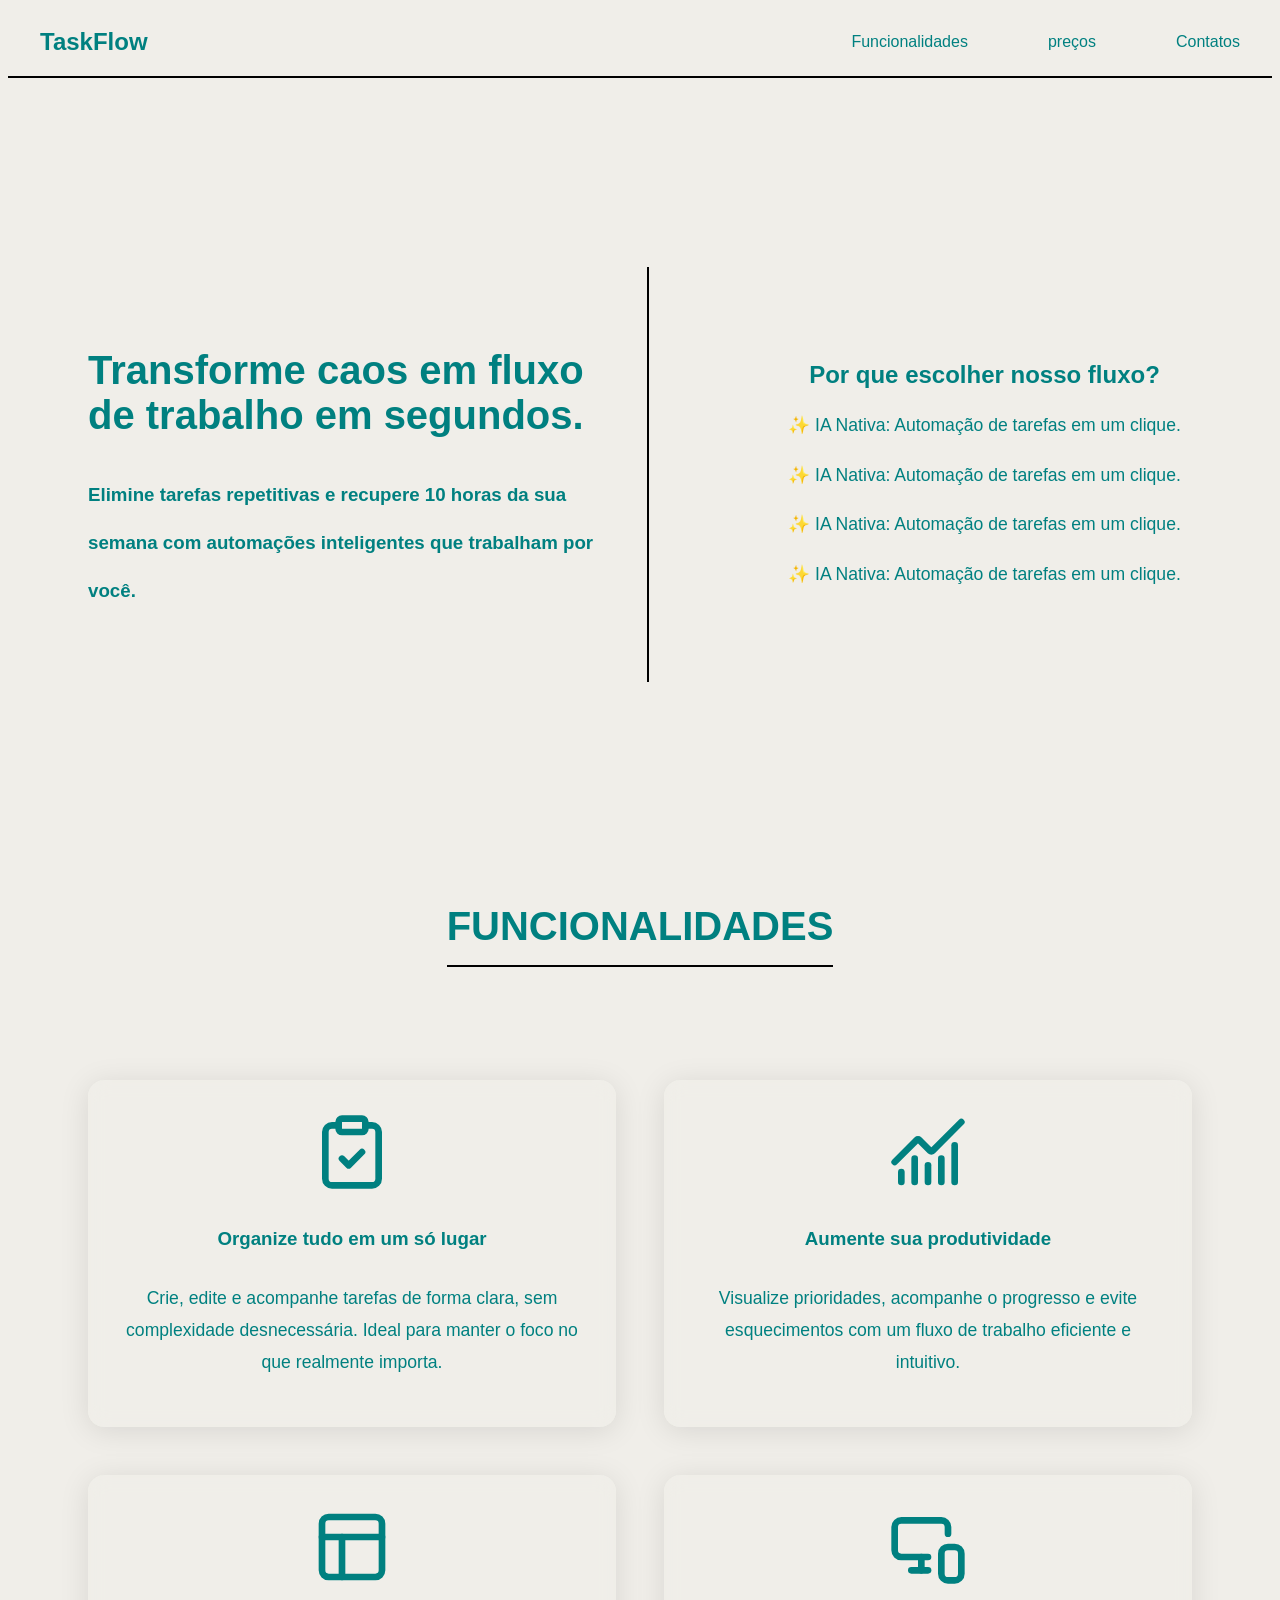
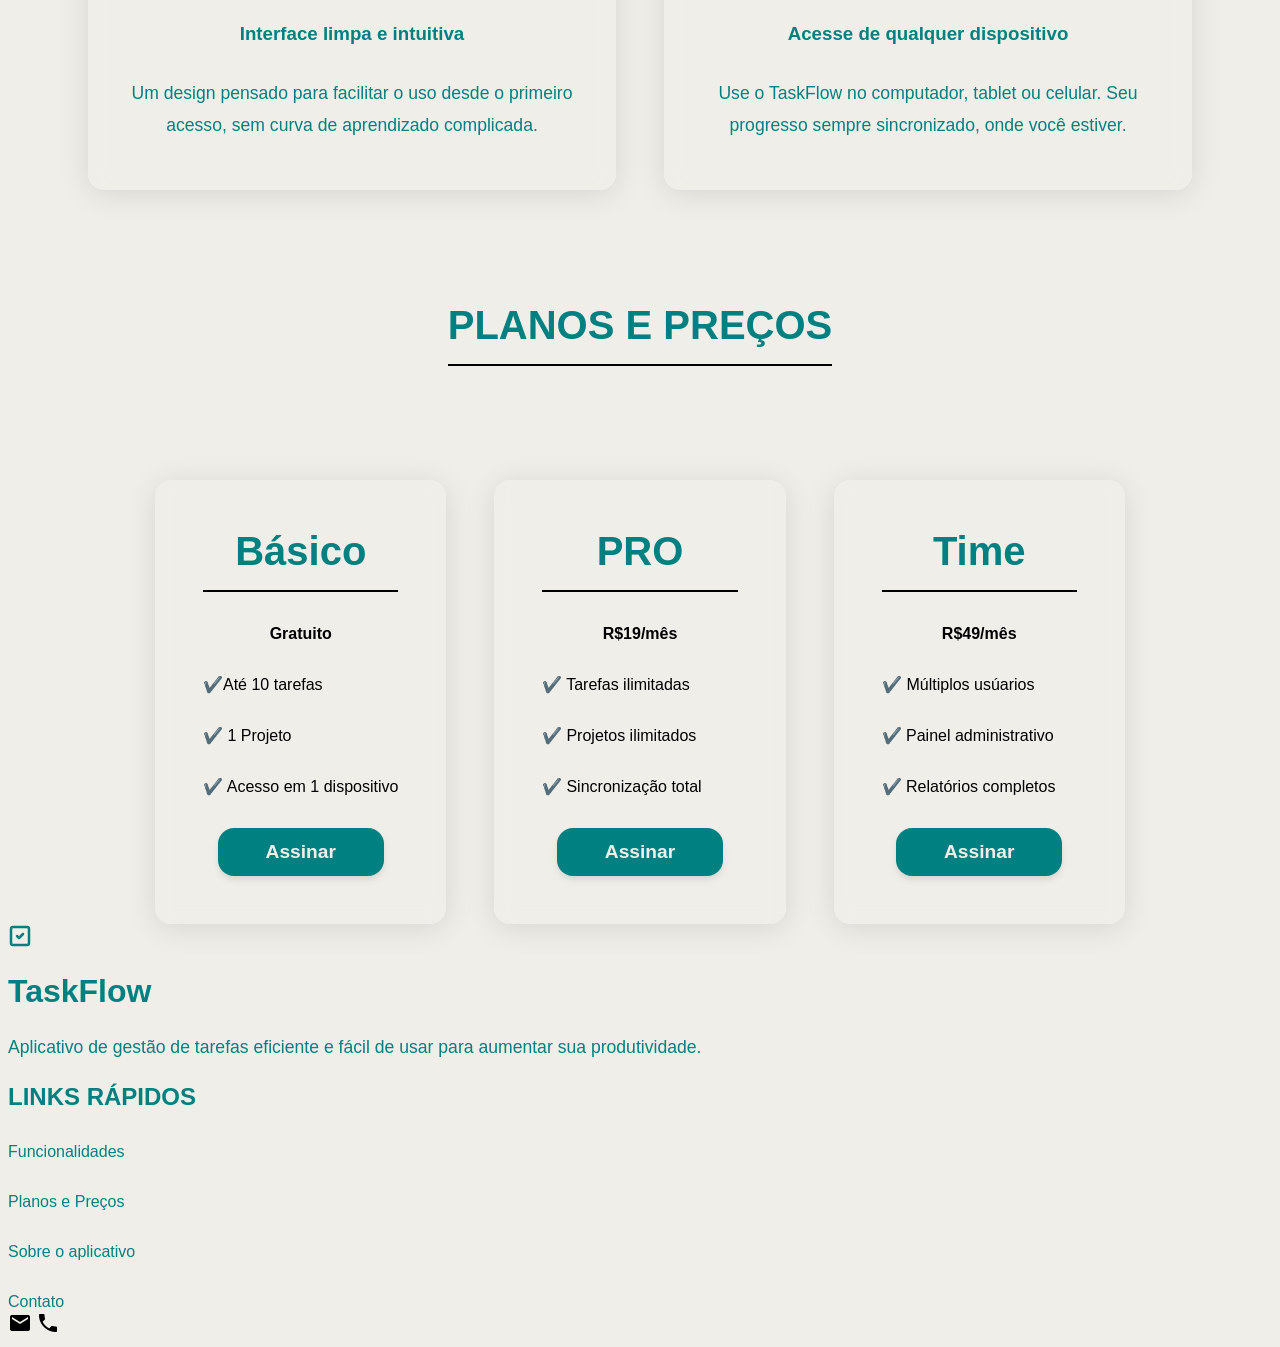
==== taskflow-landing/index.html @ 2f5729ca "hTML E CSS QUASE COMPLETOS Falta apenas o footer" ====
<!DOCTYPE html>
<html lang="pt-BR">

<head>
    <meta charset="UTF-8">
    <meta name="viewport" content="width=device-width, initial-scale=1.0">
    <title>TaskFlow | Organize suas tarefas</title>
    <link rel="stylesheet" href="css/style.css">
    <link rel="stylesheet" href="css/variaveis.css">
    <link href="https://fonts.googleapis.com/icon?family=Material+Icons" rel="stylesheet">
</head>

<body>
    <header>
        <nav>
            <h1>TaskFlow</h1>
            <ul>
                <li><a href="#features">Funcionalidades</a></li>
                <li><a href="#pricing">preços</a></li>
                <li><a href="#contact">Contatos</a></li>
            </ul>
        </nav>
    </header>

    <main>
        <section id="hero">
            <div class="title">
                <h1 class="h1-hero"> Transforme caos em fluxo de trabalho em segundos.</h1>
                <h3> Elimine tarefas repetitivas e recupere 10 horas da sua semana com automações inteligentes que
                    trabalham
                    por você.</h3>
            </div>

            <div class="description">
                <h2>Por que escolher nosso fluxo?</h2>

                <p>✨ IA Nativa: Automação de tarefas em um clique.</p>
                <p>✨ IA Nativa: Automação de tarefas em um clique.</p>
                <p>✨ IA Nativa: Automação de tarefas em um clique.</p>
                <p>✨ IA Nativa: Automação de tarefas em um clique.</p>
            </div>
        </section>


        <section id="features">
            <h1 class="h1-section">FUNCIONALIDADES</h1>
            <div class="features">
                <div class="feature-card effect-glass">
                    <img class="images-feature" src="assets/images/clipboard-check.svg" alt="imagem de um check">

                    <h3>Organize tudo em um só lugar</h3>
                    <p>Crie, edite e acompanhe tarefas de forma clara, sem complexidade desnecessária. Ideal para manter
                        o
                        foco no que realmente importa.</p>
                </div>
                <div class="feature-card effect-glass">
                    <img class="images-feature" src="assets/images/chart-no-axes-combined.svg"
                        alt="imagem de grafico crescente">

                    <h3>Aumente sua produtividade</h3>
                    <p>Visualize prioridades, acompanhe o progresso e evite esquecimentos com um fluxo de trabalho
                        eficiente
                        e intuitivo.</p>
                </div>
                <div class="feature-card effect-glass">
                    <img class="images-feature" src="assets/images/layout (1).svg"
                        alt="imagem que mostra um layout organizado">

                    <h3>Interface limpa e intuitiva</h3>
                    <p>Um design pensado para facilitar o uso desde o primeiro acesso, sem curva de aprendizado
                        complicada.
                    </p>
                </div>
                <div class="feature-card effect-glass">
                    <img class="images-feature" src="assets/images/monitor-smartphone.svg"
                        alt="imagem que mostra monitor  e smartphone">

                    <h3>Acesse de qualquer dispositivo</h3>
                    <p>Use o TaskFlow no computador, tablet ou celular. Seu progresso sempre sincronizado, onde você
                        estiver.</p>
                </div>
            </div>
        </section>

        <section id="pricing">
            <h1 class="h1-section ">PLANOS E PREÇOS</h1>
            <div class="plan-container">
                <div class="plan effect-glass">
                    <h1 class="h1-section">Básico</h1>
                    <h4>Gratuito</h4>
                    <ul class="ul-plan-and-footer">
                        <li>✔️Até 10 tarefas</li>
                        <li>✔️ 1 Projeto</li>
                        <li>✔️ Acesso em 1 dispositivo</li>
                    </ul>
                    <button class="btn-plan">Assinar</button>
                </div>
                <div class="plan effect-glass">
                    <h1 class="h1-section">PRO</h1>
                    <h4>R$19/mês</h4>
                    <ul class="ul-plan-and-footer">
                        <li>✔️ Tarefas ilimitadas</li>
                        <li>✔️ Projetos ilimitados</li>
                        <li>✔️ Sincronização total</li>
                    </ul>
                    <button class="btn-plan">Assinar</button>
                </div>
                <div class="plan effect-glass">
                    <h1 class="h1-section">Time</h1>
                    <h4>R$49/mês</h4>
                    <ul class="ul-plan-and-footer">
                        <li>✔️ Múltiplos usúarios</li>
                        <li>✔️ Painel administrativo</li>
                        <li>✔️ Relatórios completos</li>
                    </ul>
                    <button class="btn-plan">Assinar</button>
                </div>

            </div>
        </section>
        <section id="testimonials"></section>
        <section id="cta"></section>
    </main>

    <footer id="contact">
        <div class="footer-container">
            <div class="description-footer">
                <img src="assets/images/square-check.svg" alt="imagem de um check">
                <h1>TaskFlow</h1>
                <p>Aplicativo de gestão de tarefas eficiente e fácil de usar para aumentar sua produtividade.</p>
            </div>

            <div class="speed-links">
                <h2>LINKS RÁPIDOS</h2>
                <ul class="ul-plan-and-footer">
                    <li><a href="#features">Funcionalidades</a></li>
                    <li><a href="#pricing">Planos e Preços</a></li>
                    <li><a href="#hero">Sobre o aplicativo</a></li>
                    <li><a href="#contact">Contato</a></li>
                </ul>
            </div>

            <div class="contact">
                <span  class="material-icons icons">email</span>
                <span class="material-icons icons ">phone</span>
            </div>
        </div>

    </footer>

    <script src="js/main.js"></script>
</body>

</html>
---- taskflow-landing/css/style.css ----
h1 {
    color: var(--cor-primaria);
}

.h1-hero {
    font-size: 2.5rem;
}

nav {
    background-color: var(--cor-secundaria);
    display: flex;
    flex-direction: row;
    align-items: center;
    justify-content: space-between;
    padding: 0 2rem;
    border-bottom: solid 2px #000;
}

a {
    text-decoration: none;
    color: var(--cor-primaria);
}

ul {
    gap: 5rem;
    padding: 0;
    margin: 0;
    display: flex;
    flex-direction: row;
}

li {
    list-style-type: none;
}

body {
    background-color: var(--cor-secundaria);
    font-family: Verdana, Geneva, Tahoma, sans-serif;
}

#hero {
    gap: 5rem;
    padding: 2rem;
    min-height: 81vh;
    align-items: center;
    display: flex;
    flex-direction: row;
    justify-content: start;
}

.title {
    padding: 3rem;
    flex: 1;
    border-right: solid 2px #000;
}

.description {
    flex: 1;
    text-align: center;
}

h3,
h2 {
    color: var(--cor-primaria);
}

h3 {
    line-height: 3rem;
}

p {
    color: var(--cor-primaria);
    line-height: 2rem;
    font-size: 1.1rem;
}

#features {
    display: grid;
    place-items: center;
}

.features {
    padding: 5rem;
    gap: 3rem;
    display: grid;
    grid-template-columns: repeat(2, 1fr);
}

.feature-card {
    text-align: center;
    padding: 2rem;
}

.h1-section {
    text-align: center;
    font-size: 2.5rem;
    border-bottom: solid 2px #000;
    padding-bottom: 1rem;
}

.images-feature {
    width: 5rem;
}

.feature-card:hover {
    background: rgba(0, 128, 128, 0.25);
    transform: translateY(-4px);
    transition: 0.3s ease;
}
#pricing {
    display: grid;
    place-items: center;
}

.plan-container {
    display: grid;
    grid-template-columns: repeat(3, 1fr);
    gap: 3rem;
    margin-top: 5rem;
}

.plan {
    text-align: center;
    padding: 1rem 3rem 3rem 3rem;
}

.effect-glass {
     /* From https://css.glass */
    background: rgba(240, 238, 233, 0.44);
    border-radius: 1rem;
    box-shadow: 0 4px 30px rgba(0, 0, 0, 0.1);
    backdrop-filter: blur(10.2px);
    -webkit-backdrop-filter: blur(10.2px);
}


.ul-plan-and-footer {
    display: flex;
    flex-direction: column;
    align-items: start;
    gap: 2rem;
    margin-top: 2rem;
}

.btn-plan {
    background-color: var(--cor-primaria);
    color: var(--cor-secundaria);
    padding: 0.8rem 3rem;
    border: none;
    border-radius: 1rem;
    cursor: pointer;
    font-size: 1.2rem;
    font-weight: bold;
    text-decoration: none;
    box-shadow: 0 4px 6px rgba(0, 0, 0, 0.1);
    margin-top: 2rem;
    transition: all 0.3s ease;
}

.btn-plan:hover {
    opacity: 0.8;
}




@media screen and (max-width: 768px) {

    nav {
        flex-direction: column;
        justify-content: center;
        text-align: center;
        padding-bottom: 1rem;
    }

    ul {
        flex-direction: column;
        gap: 2rem;
    }

    #hero {
        padding: 0;
        margin: 0;
        flex-direction: column;
        justify-content: center;
        text-align: center;
        gap: 0;
    }

    .title {
        padding: 0;
        border: none;
    }

    h3 {
        line-height: 2rem;
    }

    p {
        line-height: 1.2rem;
    }

    .h1-hero {
        font-size: 2rem;
    }

    .h1-feature {
        font-size: 2rem;
    }

    .features {
        display: grid;
        grid-template-columns: 1fr;
        place-items: center;

    }

    .feature-card {
        width: 100%;
        gap: 0;
    }

    .plan-container {
        grid-template-columns: 1fr;
    }
}
---- taskflow-landing/css/variaveis.css ----
:root {
    --cor-primaria: #008080;
    --cor-secundaria: #F0EEE9;
}
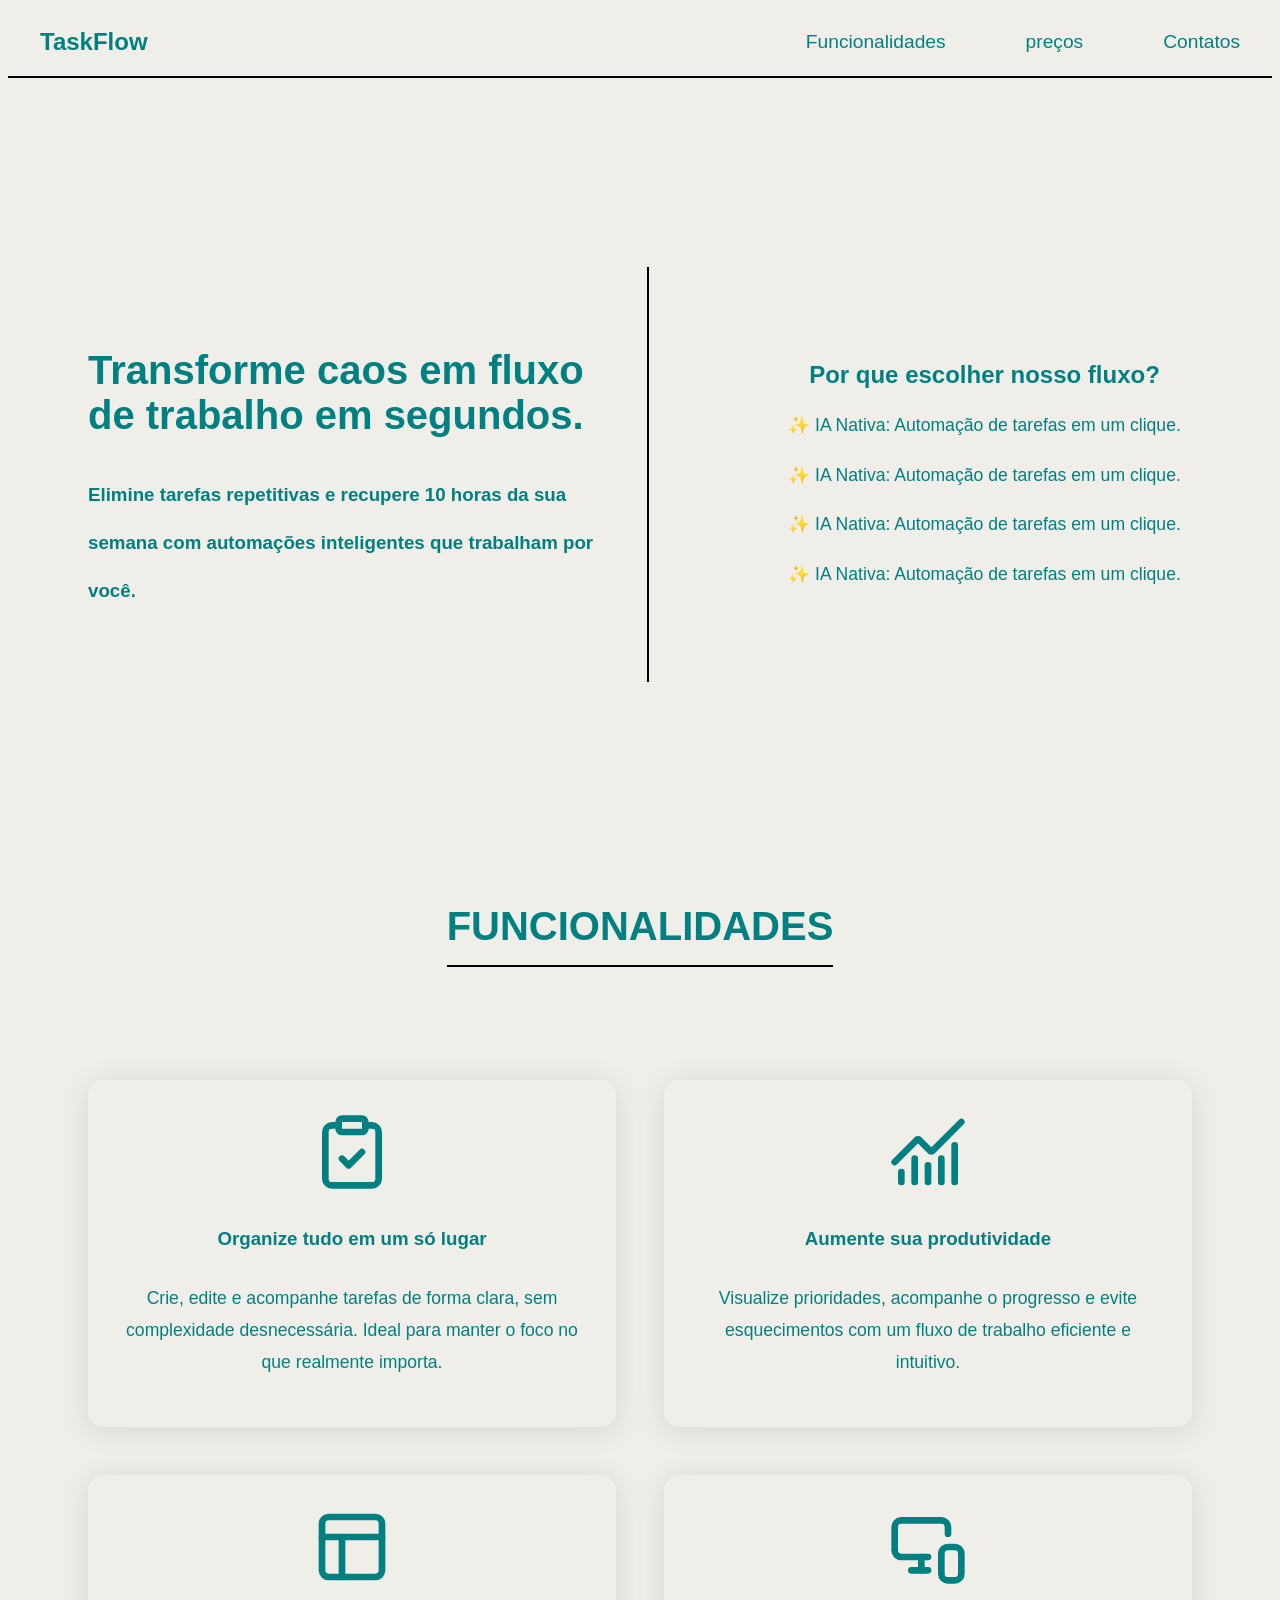
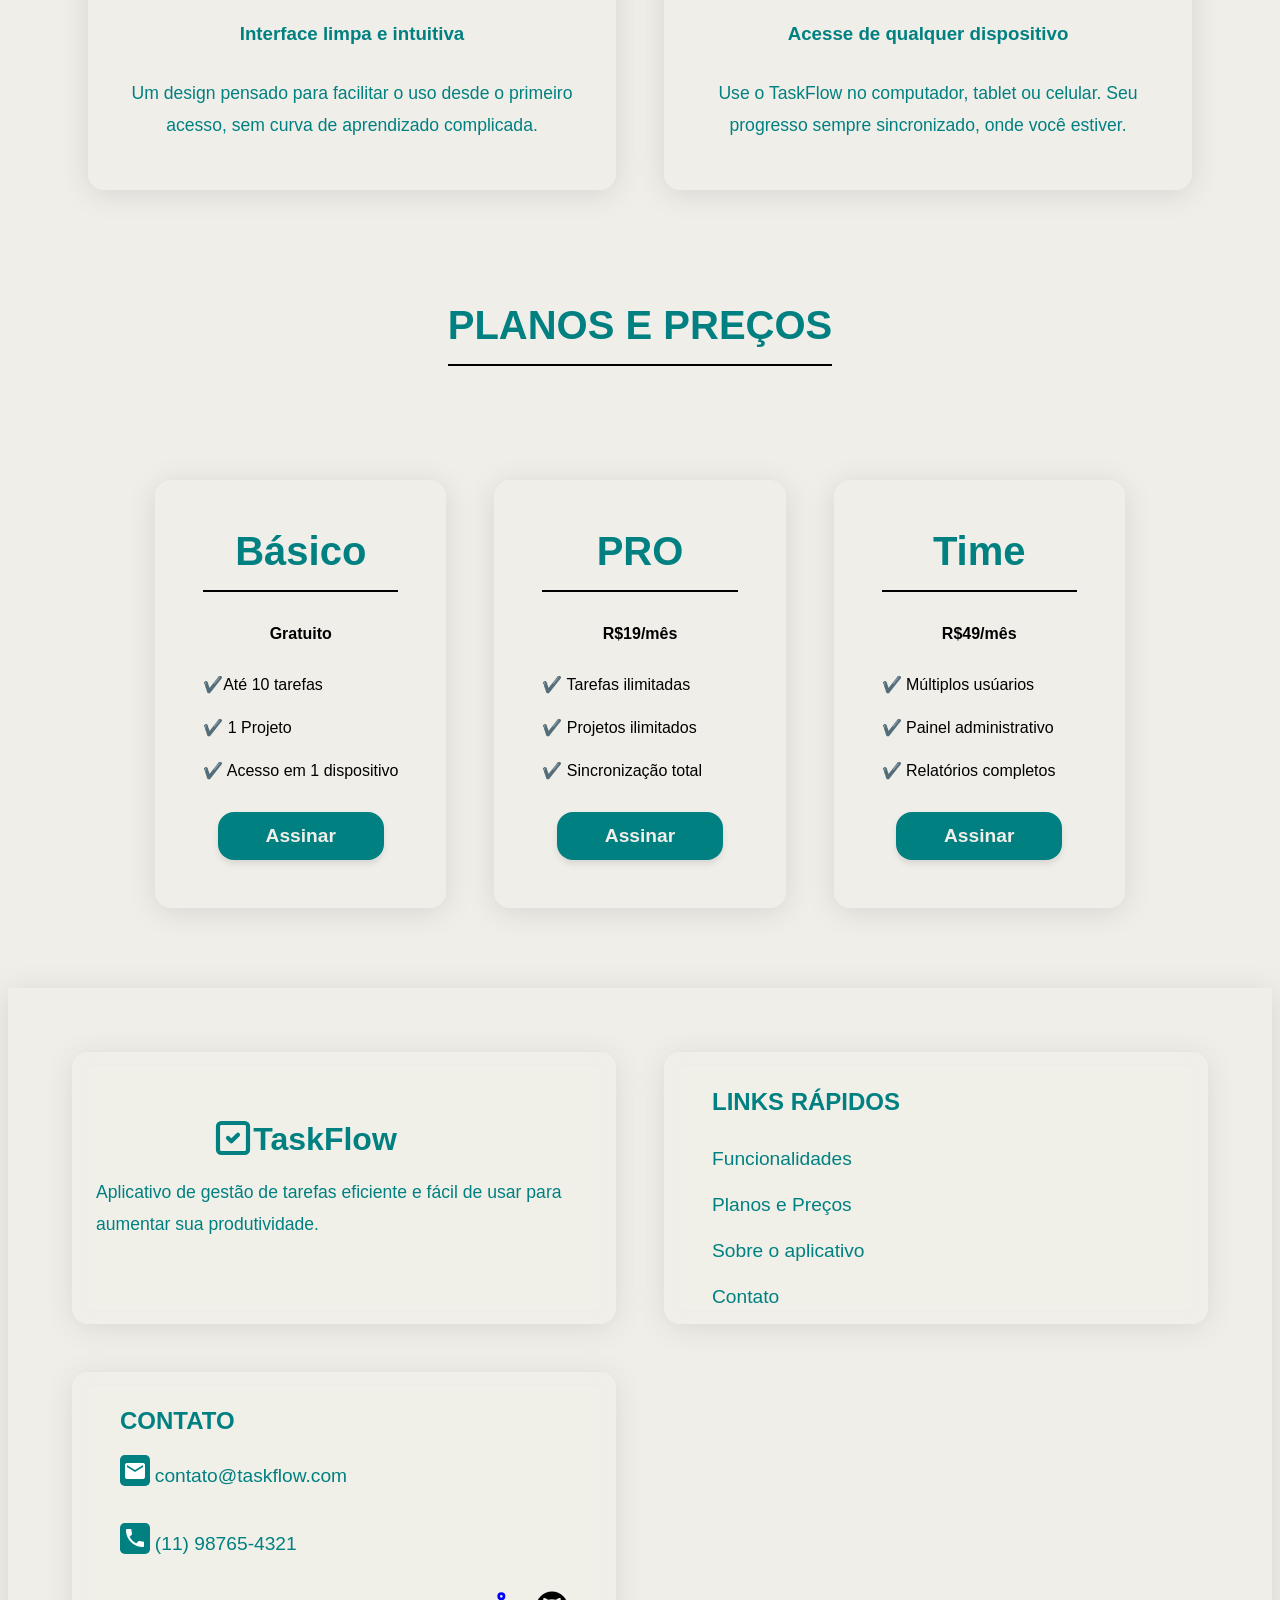
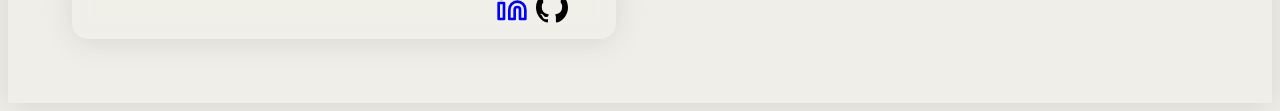
==== commit 6c2a9840: "FOOTER COMPLETO Pequenos detalhes para que o projeto seja finalizado." ====
--- a/taskflow-landing/index.html
+++ b/taskflow-landing/index.html
@@ -123,14 +123,16 @@
     </main>
 
     <footer id="contact">
-        <div class="footer-container">
-            <div class="description-footer">
-                <img src="assets/images/square-check.svg" alt="imagem de um check">
-                <h1>TaskFlow</h1>
-                <p>Aplicativo de gestão de tarefas eficiente e fácil de usar para aumentar sua produtividade.</p>
+        <div class="footer-container effect-glass ">
+            <div class="description-footer effect-glass">
+                <img class="logo-taskflow-footer" src="assets/images/square-check.svg" alt="imagem de um check">
+                <h1 class="title-footer-logo">TaskFlow</h1>
+                <p class="description-taskflow">
+                    Aplicativo de gestão de tarefas eficiente
+                    e fácil de usar para aumentar sua produtividade.</p>
             </div>
 
-            <div class="speed-links">
+            <div class="speed-links effect-glass">
                 <h2>LINKS RÁPIDOS</h2>
                 <ul class="ul-plan-and-footer">
                     <li><a href="#features">Funcionalidades</a></li>
@@ -140,10 +142,24 @@
                 </ul>
             </div>
 
-            <div class="contact">
-                <span  class="material-icons icons">email</span>
-                <span class="material-icons icons ">phone</span>
+            <div class="contact effect-glass">
+                <h2 class="title-footer-contact">CONTATO</h2>
+                    <div class="email">
+                        <span class="material-icons icons">email </span> <a href=""> contato@taskflow.com</a>
+                    </div>
+                    
+                    <div class="phone">
+                        <span class="material-icons icons ">phone
+                        </span>
+                        <a href="">(11) 98765-4321</a>
+                </div>
+
+                <div class="other-logos">
+                    <img src="assets/icons/linkedin.svg" alt="logo do linkedin">
+                    <img src="assets/icons/github.svg" alt="Logo do github">
+                </div>
             </div>
+        </div>
         </div>
 
     </footer>
--- a/taskflow-landing/css/style.css
+++ b/taskflow-landing/css/style.css
@@ -19,6 +19,7 @@
 a {
     text-decoration: none;
     color: var(--cor-primaria);
+    font-size: 1.2rem;
 }
 
 ul {
@@ -107,6 +108,7 @@
     transform: translateY(-4px);
     transition: 0.3s ease;
 }
+
 #pricing {
     display: grid;
     place-items: center;
@@ -125,7 +127,7 @@
 }
 
 .effect-glass {
-     /* From https://css.glass */
+    /* From https://css.glass */
     background: rgba(240, 238, 233, 0.44);
     border-radius: 1rem;
     box-shadow: 0 4px 30px rgba(0, 0, 0, 0.1);
@@ -161,6 +163,106 @@
     opacity: 0.8;
 }
 
+.footer-container {
+    display: grid;
+    grid-template-columns: repeat(3, 1fr);
+    margin: 5rem 0 0 0;
+    border-radius: 0;
+    padding: 4rem;
+    gap: 3rem;
+}
+
+.description-footer {
+    display: grid;
+    grid-template-columns: repeat(3, 1fr);
+
+}
+
+.description-taskflow {
+    grid-column: 1 / 4;
+    padding: 0 1.5rem;
+    align-self: start;
+
+}
+
+.title-footer-logo {
+    align-self: end;
+    margin: 0;
+}
+
+.logo-taskflow-footer {
+    width: 2.5rem;
+    display: grid;
+    grid-auto-flow: row;
+    justify-self: end;
+    align-self: end;
+}
+
+.footer img {
+    width: 2rem;
+}
+
+.speed-links {
+    padding: 1rem 3rem;
+}
+
+.ul-plan-and-footer {
+    gap: 1.5rem;
+}
+
+.contact {
+    display: grid;
+    grid-template-columns: repeat(3, 1fr);
+    grid-template-rows: repeat(3, 1fr);
+    padding: 1rem 3rem;
+}
+
+.title-footer-contact {
+    grid-column: 1 / 4;
+    grid-row: 1/1;
+}
+
+.email-phone {
+    grid-column: 4 / 2;
+    grid-row: 2 /4;
+    gap: 0;
+}
+
+.email {
+    grid-column: 1 / 4;
+    grid-row: 2 /4;
+}
+
+.phone {
+    grid-column: 1/4;
+    grid-row: 3 / 4;
+}
+
+.other-logos {
+    display: flex;
+    justify-content: end;
+    grid-column: 3 / 4;
+    gap: 0.5rem;
+}
+
+.other-logos img {
+    width: 2rem;
+}
+
+.icons {
+    color: #fff;
+    background: var(--cor-primaria);
+    padding: 0.2rem;
+    border-radius: 0.3rem;
+}
+
+@media screen and (max-width: 1300px) {
+
+    .footer-container {
+        grid-template-columns: repeat(2, 1fr);
+    }
+
+}
 
 
 
@@ -208,11 +310,14 @@
         font-size: 2rem;
     }
 
+    .h1-section {
+        font-size: 2rem;
+    }
+
     .features {
         display: grid;
         grid-template-columns: 1fr;
         place-items: center;
-
     }
 
     .feature-card {
@@ -223,4 +328,23 @@
     .plan-container {
         grid-template-columns: 1fr;
     }
+
+    .footer-container {
+        grid-template-columns: repeat(1, 1fr);
+    }
+
+    .description-footer {
+        grid-template-columns: repeat(1, 1fr);
+        padding: 2rem;
+        text-align: center;
+    }
+
+    .contact {
+        grid-template-columns: repeat(1, 1fr);
+        padding: 1rem;
+    }
+
+    .contact a {
+        font-size: 1rem;
+    }
 }
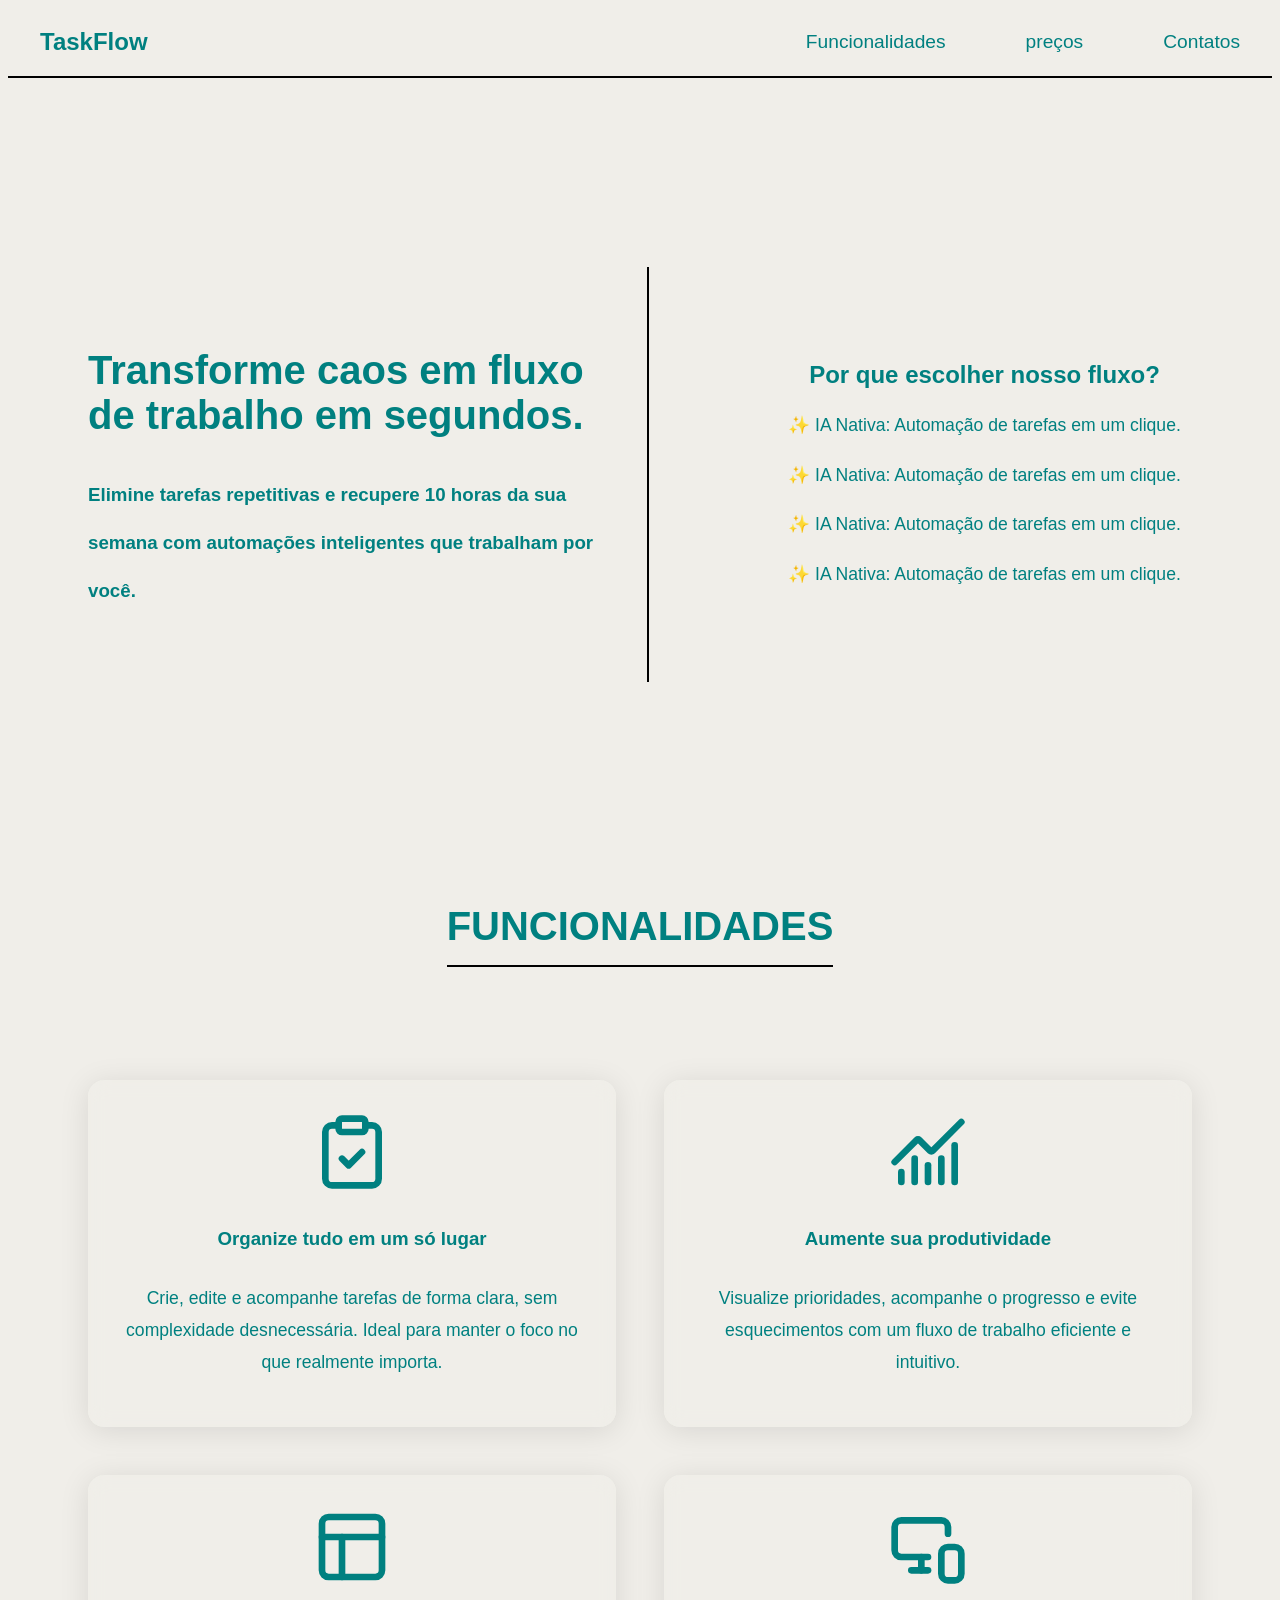
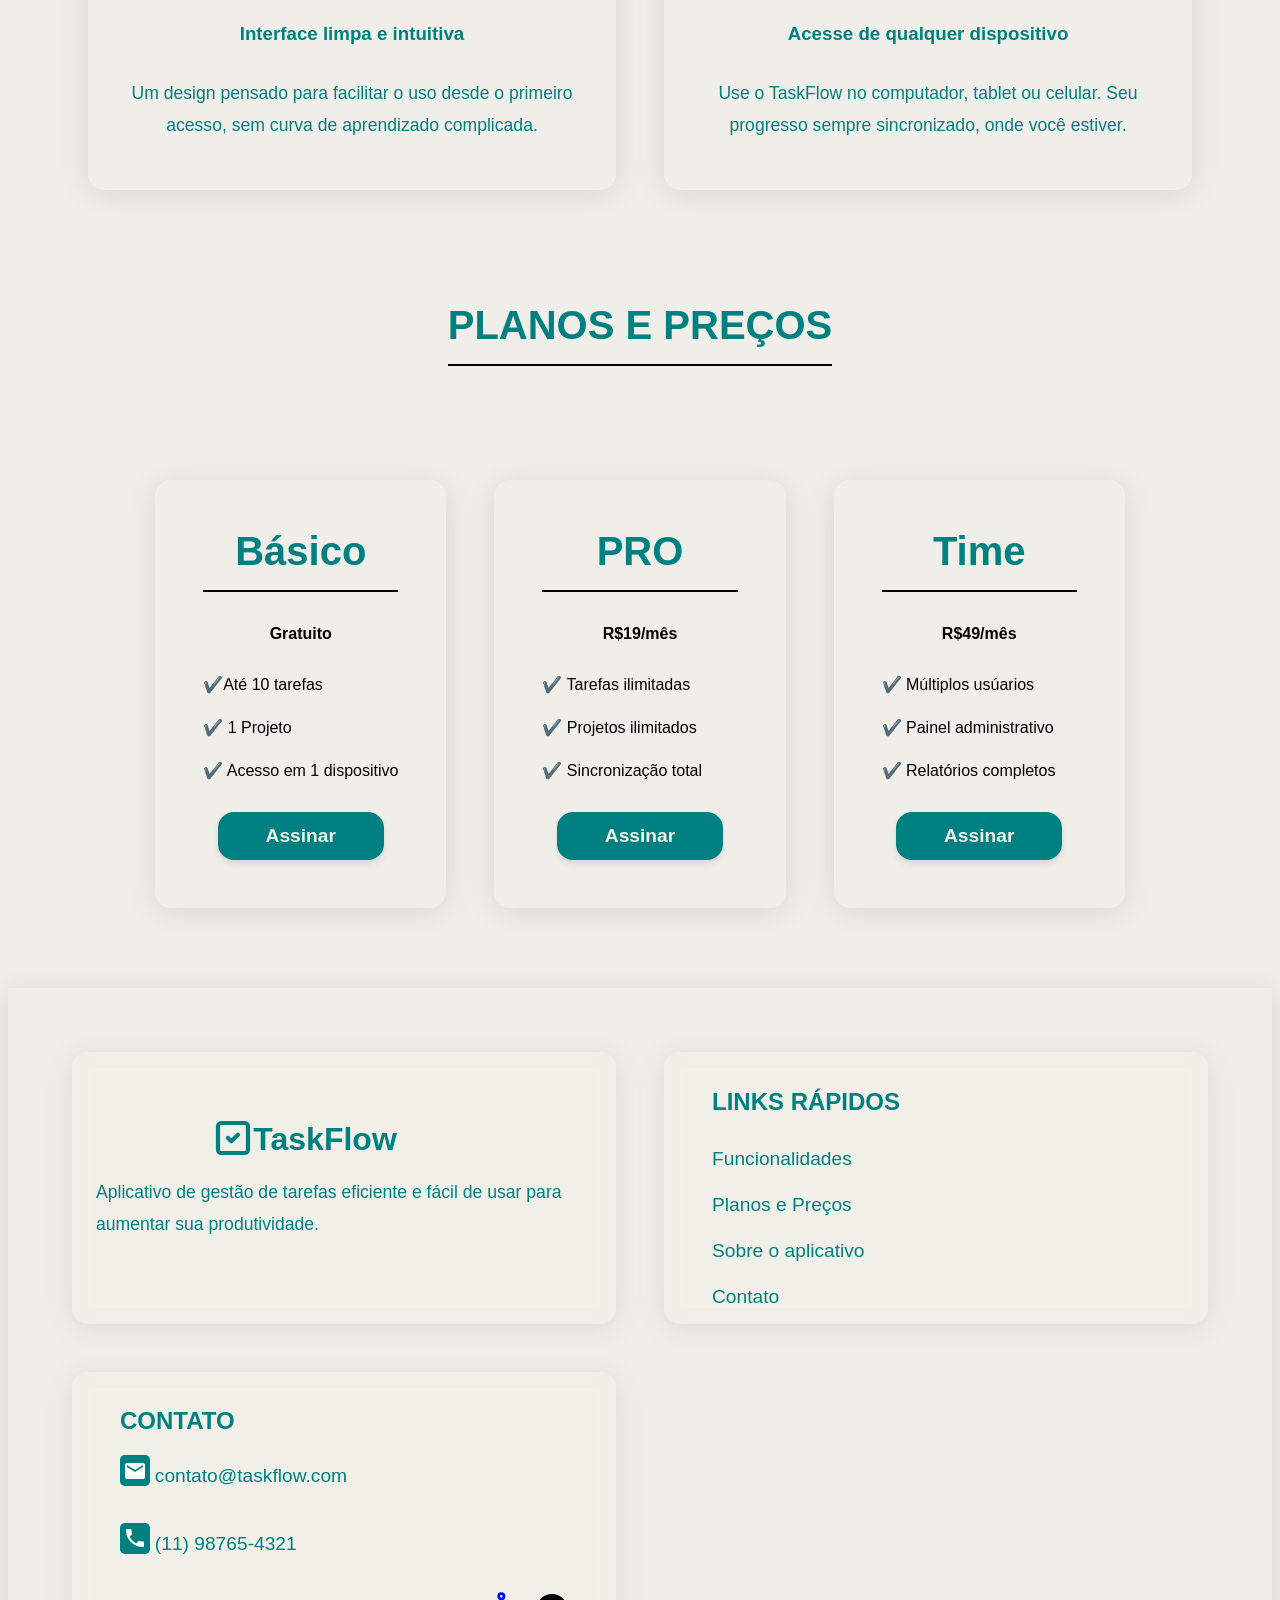
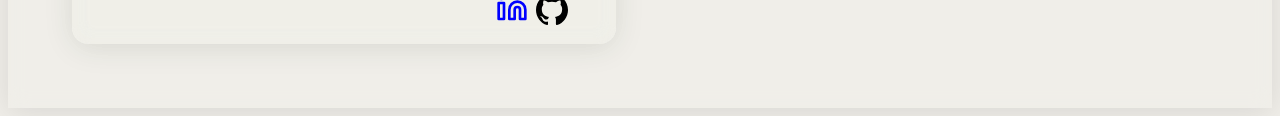
==== commit cff03eac: "Pequenos ajustes" ====
--- a/taskflow-landing/index.html
+++ b/taskflow-landing/index.html
@@ -144,18 +144,19 @@
 
             <div class="contact effect-glass">
                 <h2 class="title-footer-contact">CONTATO</h2>
-                    <div class="email">
-                        <span class="material-icons icons">email </span> <a href=""> contato@taskflow.com</a>
-                    </div>
-                    
-                    <div class="phone">
-                        <span class="material-icons icons ">phone
-                        </span>
-                        <a href="">(11) 98765-4321</a>
+                <div class="email">
+                    <span class="material-icons icons">email </span> <a href="#contact"> contato@taskflow.com</a>
+                </div>
+
+                <div class="phone">
+                    <span class="material-icons icons ">phone
+                    </span>
+                    <a href="#contact">(11) 98765-4321</a>
                 </div>
 
                 <div class="other-logos">
-                    <img src="assets/icons/linkedin.svg" alt="logo do linkedin">
+                    <a href="https://www.linkedin.com/in/wallace-almeida-salima/"><img src="assets/icons/linkedin.svg" alt="logo do linkedin">
+                    </a>
                     <img src="assets/icons/github.svg" alt="Logo do github">
                 </div>
             </div>
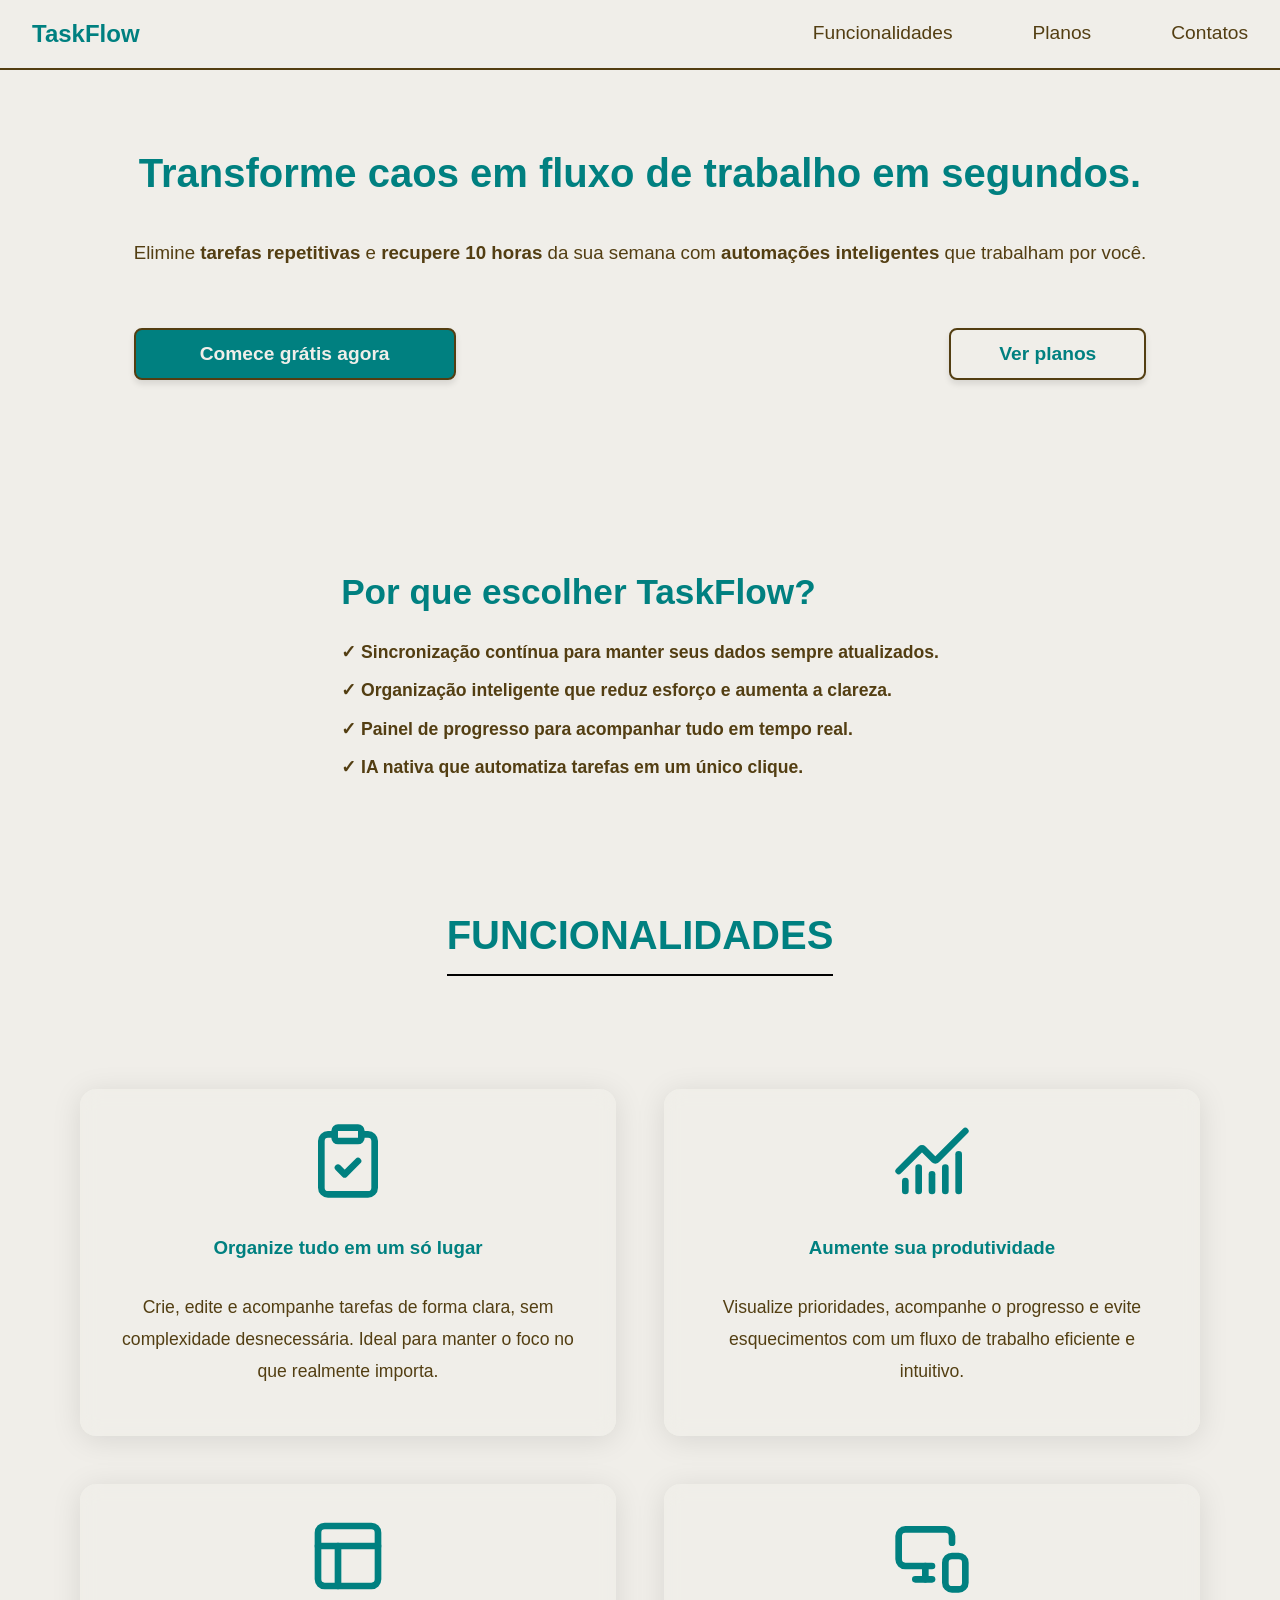
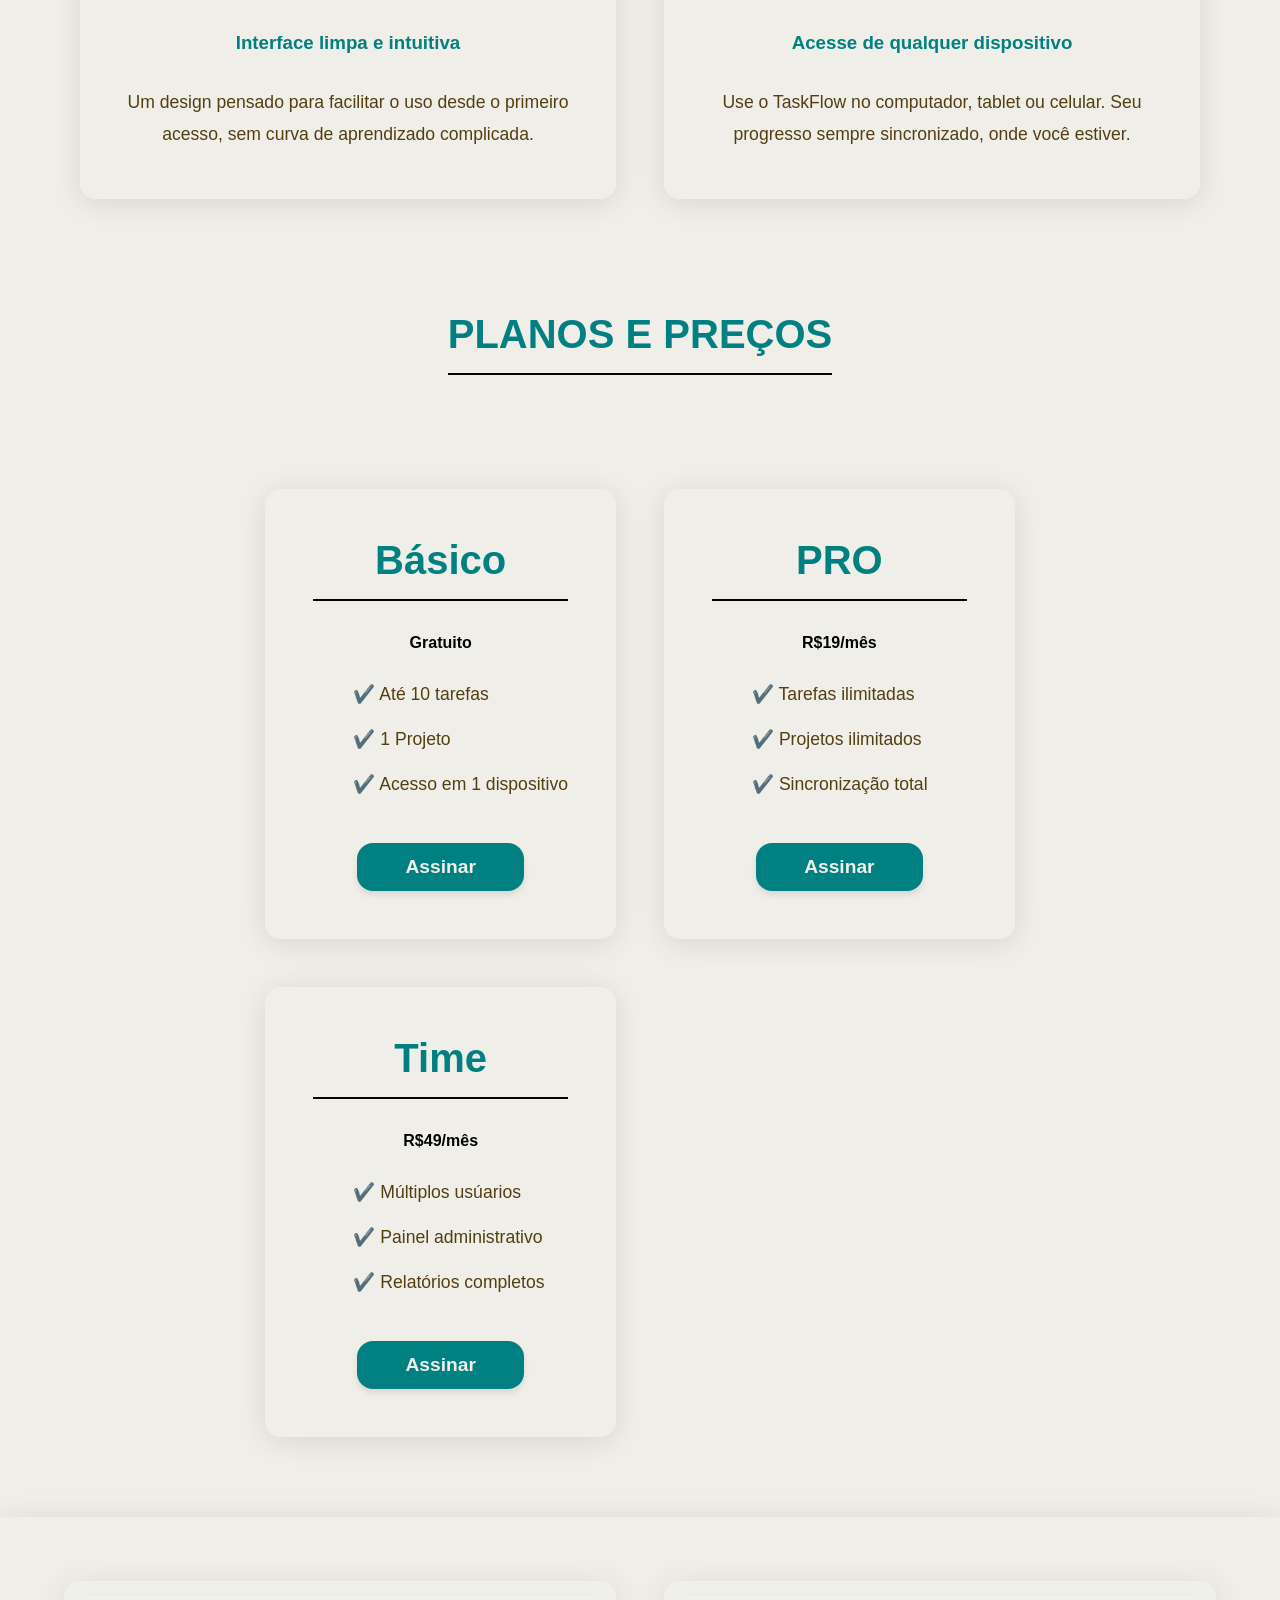
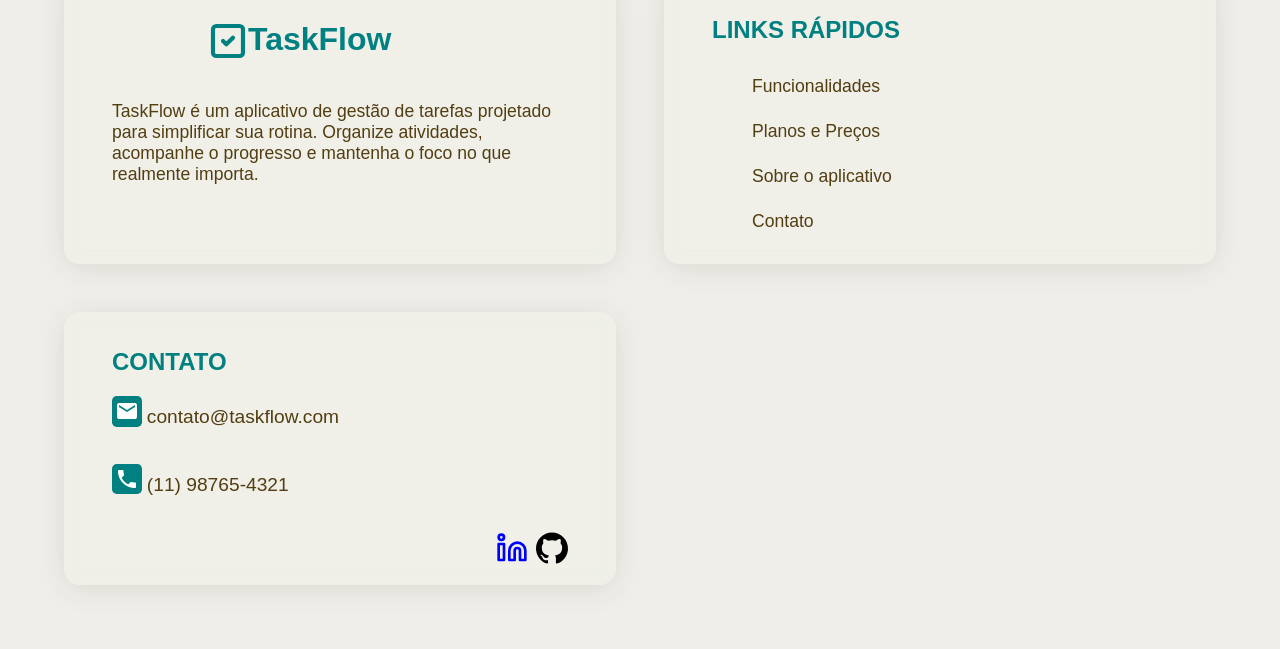
==== commit e4f24165: "PROJETO 1 - 90% CONCLUIDO" ====
--- a/taskflow-landing/index.html
+++ b/taskflow-landing/index.html
@@ -14,9 +14,9 @@
     <header>
         <nav>
             <h1>TaskFlow</h1>
-            <ul>
+            <ul class="ul-nav">
                 <li><a href="#features">Funcionalidades</a></li>
-                <li><a href="#pricing">preços</a></li>
+                <li><a href="#pricing">Planos</a></li>
                 <li><a href="#contact">Contatos</a></li>
             </ul>
         </nav>
@@ -26,19 +26,29 @@
         <section id="hero">
             <div class="title">
                 <h1 class="h1-hero"> Transforme caos em fluxo de trabalho em segundos.</h1>
-                <h3> Elimine tarefas repetitivas e recupere 10 horas da sua semana com automações inteligentes que
-                    trabalham
-                    por você.</h3>
+                <h3>
+                    Elimine <strong> tarefas repetitivas </strong> e <strong> recupere 10 horas </strong>da sua semana
+                    com <strong> automações inteligentes </strong> que trabalham por você.
+                </h3>
+                <div class="buttons-hero">
+                    <a href="#pricing">
+                        <button class="btn-free transition"> Comece grátis agora </button>
+                    </a>
+                    <a href="#pricing">
+                        <button class="btn-view-plan transition"> Ver planos</button>
+                    </a>
+                </div>
             </div>
 
             <div class="description">
-                <h2>Por que escolher nosso fluxo?</h2>
+                <h2>Por que escolher TaskFlow?</h2>
 
-                <p>✨ IA Nativa: Automação de tarefas em um clique.</p>
-                <p>✨ IA Nativa: Automação de tarefas em um clique.</p>
-                <p>✨ IA Nativa: Automação de tarefas em um clique.</p>
-                <p>✨ IA Nativa: Automação de tarefas em um clique.</p>
+                <p>✓ Sincronização contínua para manter seus dados sempre atualizados.</p>
+                <p>✓ Organização inteligente que reduz esforço e aumenta a clareza.</p>
+                <p>✓ Painel de progresso para acompanhar tudo em tempo real.</p>
+                <p>✓ IA nativa que automatiza tarefas em um único clique.</p>
             </div>
+
         </section>
 
 
@@ -89,11 +99,11 @@
                     <h1 class="h1-section">Básico</h1>
                     <h4>Gratuito</h4>
                     <ul class="ul-plan-and-footer">
-                        <li>✔️Até 10 tarefas</li>
+                        <li>✔️ Até 10 tarefas</li>
                         <li>✔️ 1 Projeto</li>
                         <li>✔️ Acesso em 1 dispositivo</li>
                     </ul>
-                    <button class="btn-plan">Assinar</button>
+                    <button class="btn-plan transition">Assinar</button>
                 </div>
                 <div class="plan effect-glass">
                     <h1 class="h1-section">PRO</h1>
@@ -103,7 +113,7 @@
                         <li>✔️ Projetos ilimitados</li>
                         <li>✔️ Sincronização total</li>
                     </ul>
-                    <button class="btn-plan">Assinar</button>
+                    <button class="btn-plan transition">Assinar</button>
                 </div>
                 <div class="plan effect-glass">
                     <h1 class="h1-section">Time</h1>
@@ -113,13 +123,13 @@
                         <li>✔️ Painel administrativo</li>
                         <li>✔️ Relatórios completos</li>
                     </ul>
-                    <button class="btn-plan">Assinar</button>
+                    <button class="btn-plan transition">Assinar</button>
                 </div>
 
             </div>
         </section>
+        <!-- em construção -->
         <section id="testimonials"></section>
-        <section id="cta"></section>
     </main>
 
     <footer id="contact">
@@ -128,8 +138,7 @@
                 <img class="logo-taskflow-footer" src="assets/images/square-check.svg" alt="imagem de um check">
                 <h1 class="title-footer-logo">TaskFlow</h1>
                 <p class="description-taskflow">
-                    Aplicativo de gestão de tarefas eficiente
-                    e fácil de usar para aumentar sua produtividade.</p>
+                    TaskFlow é um aplicativo de gestão de tarefas projetado para simplificar sua rotina. Organize atividades, acompanhe o progresso e mantenha o foco no que realmente importa.</p>
             </div>
 
             <div class="speed-links effect-glass">
@@ -155,9 +164,13 @@
                 </div>
 
                 <div class="other-logos">
-                    <a href="https://www.linkedin.com/in/wallace-almeida-salima/"><img src="assets/icons/linkedin.svg" alt="logo do linkedin">
+                    <a href="https://www.linkedin.com/in/wallace-almeida-salima/">
+                        <img src="assets/icons/linkedin.svg" alt="logo do linkedin">
                     </a>
-                    <img src="assets/icons/github.svg" alt="Logo do github">
+                    <a href="https://github.com/Wallacesalima/TaskFlow
+                    ">
+                        <img src="assets/icons/github.svg" alt="Logo do github">
+                    </a>
                 </div>
             </div>
         </div>
@@ -165,7 +178,7 @@
 
     </footer>
 
-    <script src="js/main.js"></script>
+    <script src="js/main.js" defer></script>
 </body>
 
 </html>
--- a/taskflow-landing/css/style.css
+++ b/taskflow-landing/css/style.css
@@ -1,5 +1,23 @@
+* {
+    box-sizing: border-box;
+}
+
+html {
+    scroll-behavior: smooth;
+}
+
+body {
+    margin: 0;
+    background-color: var(--cor-secundaria);
+    font-family: Verdana, Geneva, Tahoma, sans-serif;
+}
+
 h1 {
     color: var(--cor-primaria);
+}
+
+.transition {
+    transition: all 0.3s ease;
 }
 
 .h1-hero {
@@ -13,7 +31,7 @@
     align-items: center;
     justify-content: space-between;
     padding: 0 2rem;
-    border-bottom: solid 2px #000;
+    border-bottom: solid 2px var(--cor-terciaria);
 }
 
 a {
@@ -22,7 +40,7 @@
     font-size: 1.2rem;
 }
 
-ul {
+nav ul {
     gap: 5rem;
     padding: 0;
     margin: 0;
@@ -30,35 +48,109 @@
     flex-direction: row;
 }
 
+.ul-nav a {
+    color: var(--cor-terciaria);
+}
+
+nav ul li {
+    border-bottom: solid var(--cor-secundaria) 2px;
+}
+
+nav ul li:hover {
+    transition: all 0.7s ease-in;
+    color: var(--cor-primaria);
+    border-bottom: solid var(--cor-primaria) 2px;
+}
+
 li {
     list-style-type: none;
 }
 
-body {
-    background-color: var(--cor-secundaria);
-    font-family: Verdana, Geneva, Tahoma, sans-serif;
-}
-
 #hero {
-    gap: 5rem;
-    padding: 2rem;
-    min-height: 81vh;
+    gap: 8rem;
+    padding: 0 2rem;
+    min-height: 90vh;
     align-items: center;
     display: flex;
     flex-direction: row;
-    justify-content: start;
+    justify-content: center;
 }
 
 .title {
     padding: 3rem;
+    text-align: center;
     flex: 1;
-    border-right: solid 2px #000;
+}
+
+.title h3 {
+    font-weight: normal;
+    color: var(--cor-terciaria);
+}
+
+.btn-free {
+    background-color: var(--cor-primaria);
+    color: var(--cor-secundaria);
+    padding: 0.8rem 4rem;
+    border: solid 2px var(--cor-terciaria);
+    border-radius: 0.5rem;
+    cursor: pointer;
+    font-size: 1.2rem;
+    font-weight: bold;
+    text-decoration: none;
+    box-shadow: 0 4px 6px rgba(0, 0, 0, 0.1);
+    margin-top: 2rem;
+}
+
+.btn-view-plan {
+    background-color: var(--cor-secundaria);
+    color: var(--cor-primaria);
+    padding: 0.8rem 3rem;
+    border: solid var(--cor-terciaria) 2px;
+    border-radius: 0.5rem;
+    cursor: pointer;
+    font-size: 1.2rem;
+    font-weight: bold;
+    text-decoration: none;
+    box-shadow: 0 4px 6px rgba(0, 0, 0, 0.1);
+    margin-top: 2rem;
+}
+
+.buttons-hero {
+    display: flex;
+    flex-direction: row;
+    justify-content: space-between;
+}
+
+.btn-free:hover {
+    box-shadow: 0 4px 6px rgba(0, 0, 0, 0.3);
+    opacity: 0.9;
+    transform: translateY(-4px);
+    transition: 0.3s ease;
+}
+
+.btn-view-plan:hover {
+    background: rgba(0, 128, 128, 0.10);
+    box-shadow: 0 4px 6px rgba(0, 0, 0, 0.3);
+    transform: translateY(-4px);
+    transition: 0.3s ease;
 }
 
 .description {
     flex: 1;
-    text-align: center;
-}
+    text-align: left;
+}
+
+.description p {
+    text-align: left;
+    color: var(--cor-terciaria);
+    font-size: 1.1rem;
+    font-weight: 600;
+}
+
+.description h2 {
+    font-size: 2.2rem;
+}
+
 
 h3,
 h2 {
@@ -69,8 +161,8 @@
     line-height: 3rem;
 }
 
-p {
-    color: var(--cor-primaria);
+.feature-card p {
+    color: var(--cor-terciaria);
     line-height: 2rem;
     font-size: 1.1rem;
 }
@@ -104,7 +196,9 @@
 }
 
 .feature-card:hover {
-    background: rgba(0, 128, 128, 0.25);
+    box-shadow: 0 4px 6px rgba(0, 0, 0, 0.3);
+
+    background: rgba(0, 128, 128, 0.10);
     transform: translateY(-4px);
     transition: 0.3s ease;
 }
@@ -140,8 +234,14 @@
     display: flex;
     flex-direction: column;
     align-items: start;
-    gap: 2rem;
+    gap: 1.5rem;
     margin-top: 2rem;
+}
+
+.ul-plan-and-footer li,
+.ul-plan-and-footer li a {
+    color: var(--cor-terciaria);
+    font-size: 1.1rem;
 }
 
 .btn-plan {
@@ -156,7 +256,6 @@
     text-decoration: none;
     box-shadow: 0 4px 6px rgba(0, 0, 0, 0.1);
     margin-top: 2rem;
-    transition: all 0.3s ease;
 }
 
 .btn-plan:hover {
@@ -175,27 +274,31 @@
 .description-footer {
     display: grid;
     grid-template-columns: repeat(3, 1fr);
-
 }
 
 .description-taskflow {
     grid-column: 1 / 4;
-    padding: 0 1.5rem;
+    grid-row: 2;
+    padding: 0 3rem;
+    margin: 0;
+    min-height: 10rem;
+    color: var(--cor-terciaria);
+    font-size: 1.1rem;
+}
+
+.title-footer-logo {
     align-self: start;
-
-}
-
-.title-footer-logo {
-    align-self: end;
+    padding: 2.5rem 0;
     margin: 0;
 }
 
 .logo-taskflow-footer {
     width: 2.5rem;
     display: grid;
+    margin: 2.5rem 0 0 0;
     grid-auto-flow: row;
     justify-self: end;
-    align-self: end;
+    align-self: start;
 }
 
 .footer img {
@@ -204,10 +307,6 @@
 
 .speed-links {
     padding: 1rem 3rem;
-}
-
-.ul-plan-and-footer {
-    gap: 1.5rem;
 }
 
 .contact {
@@ -217,15 +316,14 @@
     padding: 1rem 3rem;
 }
 
+.email a,
+.phone a {
+    color: var(--cor-terciaria);
+}
+
 .title-footer-contact {
     grid-column: 1 / 4;
     grid-row: 1/1;
-}
-
-.email-phone {
-    grid-column: 4 / 2;
-    grid-row: 2 /4;
-    gap: 0;
 }
 
 .email {
@@ -256,15 +354,31 @@
     border-radius: 0.3rem;
 }
 
+.plan.selected {
+    outline: 3px solid var(--cor-primaria);
+    transform: scale(1.03);
+}
+
+.plan.selected .btn-plan {
+    background-color: #2ecc71;
+    color: #fff;
+}
+
+
+
 @media screen and (max-width: 1300px) {
 
-    .footer-container {
+    .footer-container,
+    .plan-container {
         grid-template-columns: repeat(2, 1fr);
     }
 
-}
-
-
+    #hero {
+        flex-direction: column;
+        gap: 2rem;
+    }
+
+}
 
 @media screen and (max-width: 768px) {
 
@@ -272,12 +386,13 @@
         flex-direction: column;
         justify-content: center;
         text-align: center;
+        padding: 0;
         padding-bottom: 1rem;
     }
 
-    ul {
+    nav ul {
         flex-direction: column;
-        gap: 2rem;
+        gap: 1rem;
     }
 
     #hero {
@@ -290,34 +405,48 @@
     }
 
     .title {
-        padding: 0;
-        border: none;
+        padding: 6rem 0;
+        min-height: 80vh;
+    }
+
+    .description p {
+        padding: 0 2rem;
+        ;
+    }
+
+    .description {
+        margin-bottom: 2rem;
+    }
+
+    .buttons-hero {
+        display: flex;
+        flex-direction: column;
+    }
+
+    .btn-view-plan {
+        padding: 0.8rem 7rem;
     }
 
     h3 {
         line-height: 2rem;
+        padding: 0 2rem;
     }
 
     p {
         line-height: 1.2rem;
     }
 
+    .h1-section,
+    .h1-feature,
     .h1-hero {
-        font-size: 2rem;
-    }
-
-    .h1-feature {
-        font-size: 2rem;
-    }
-
-    .h1-section {
-        font-size: 2rem;
+        font-size: 1.8rem;
     }
 
     .features {
         display: grid;
         grid-template-columns: 1fr;
         place-items: center;
+        padding: 3rem;
     }
 
     .feature-card {
@@ -327,6 +456,7 @@
 
     .plan-container {
         grid-template-columns: 1fr;
+        margin-top: 1.5rem;
     }
 
     .footer-container {
@@ -339,6 +469,16 @@
         text-align: center;
     }
 
+    .speed-links h2,
+    .contact h2,
+    .description {
+        text-align: center;
+    }
+
+    .ul-plan-and-footer {
+        padding: 0;
+    }
+
     .contact {
         grid-template-columns: repeat(1, 1fr);
         padding: 1rem;
@@ -347,4 +487,11 @@
     .contact a {
         font-size: 1rem;
     }
+
+    .description-taskflow {
+        min-height: auto;
+        padding: 0 0.5rem;
+    }
+
+
 }
--- a/taskflow-landing/css/variaveis.css
+++ b/taskflow-landing/css/variaveis.css
@@ -1,4 +1,6 @@
 :root {
     --cor-primaria: #008080;
     --cor-secundaria: #F0EEE9;
+    --cor-terciaria: #533e12;
+
 }
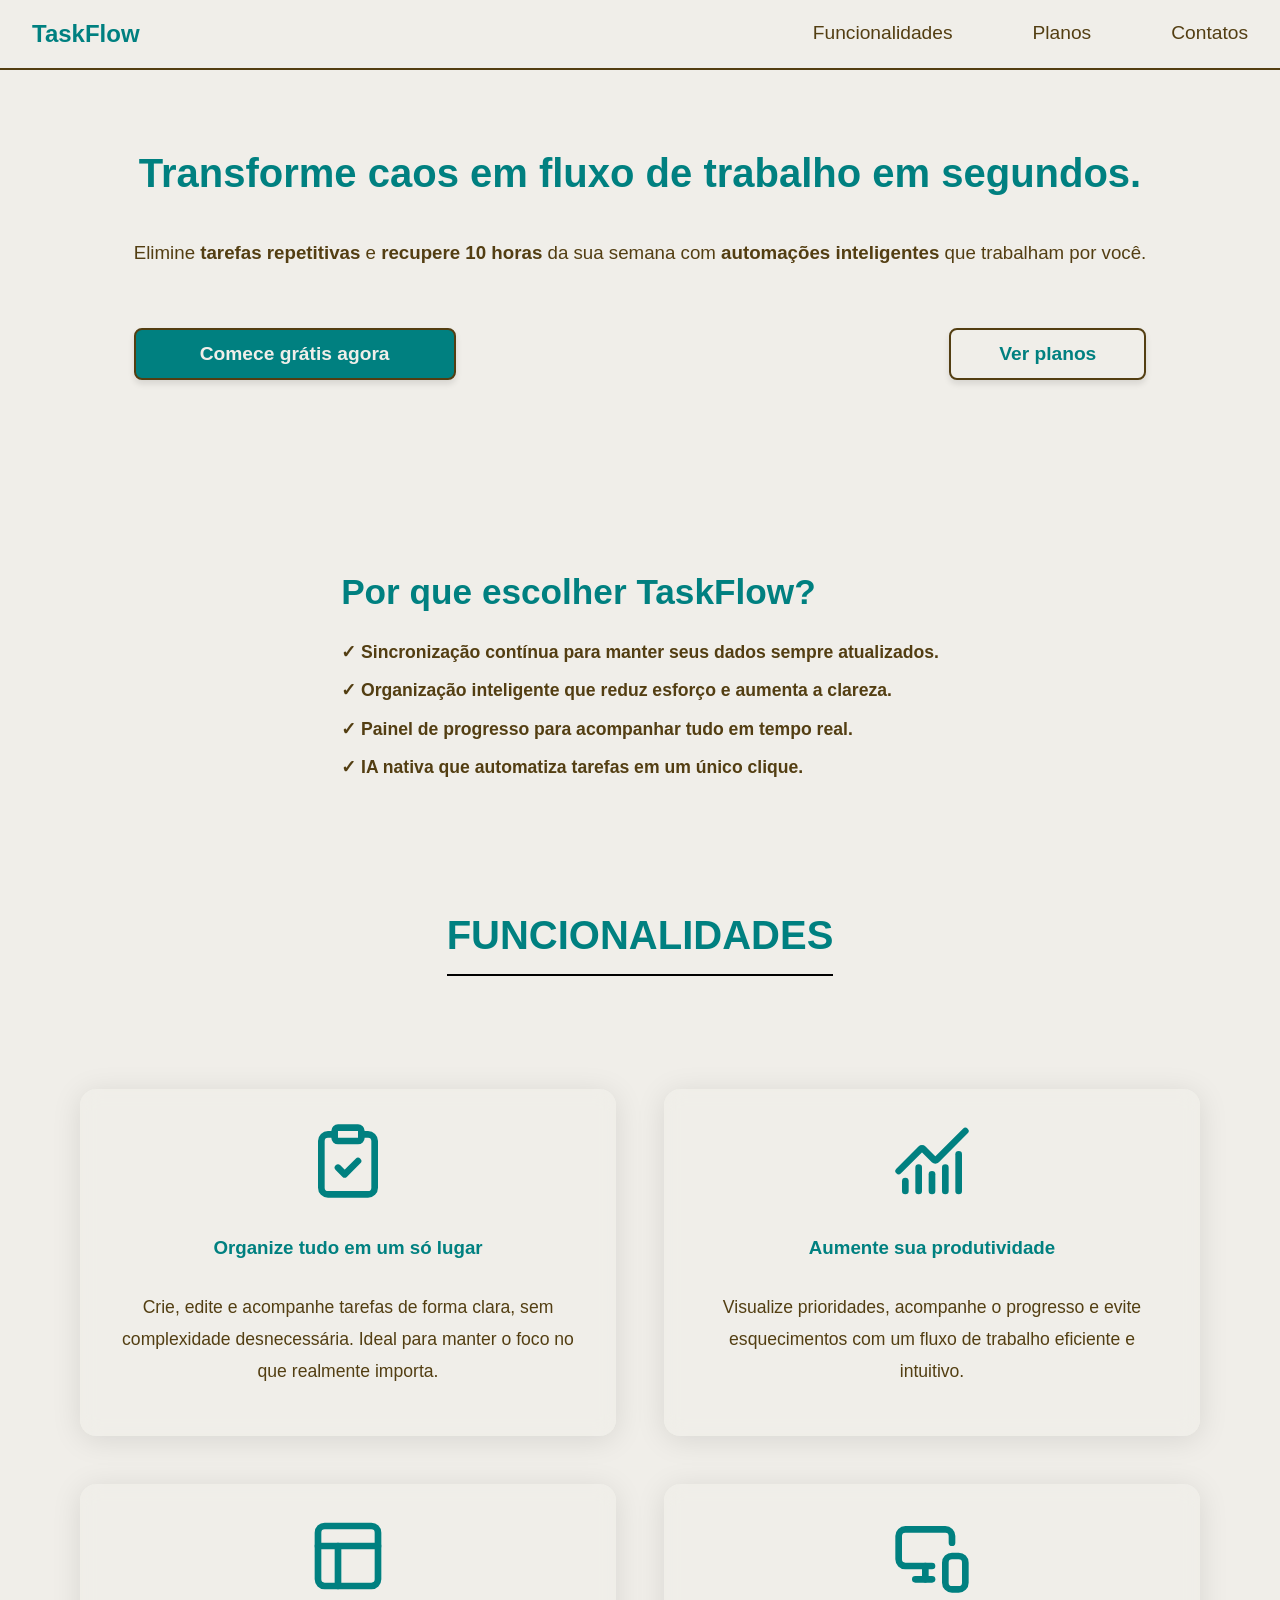
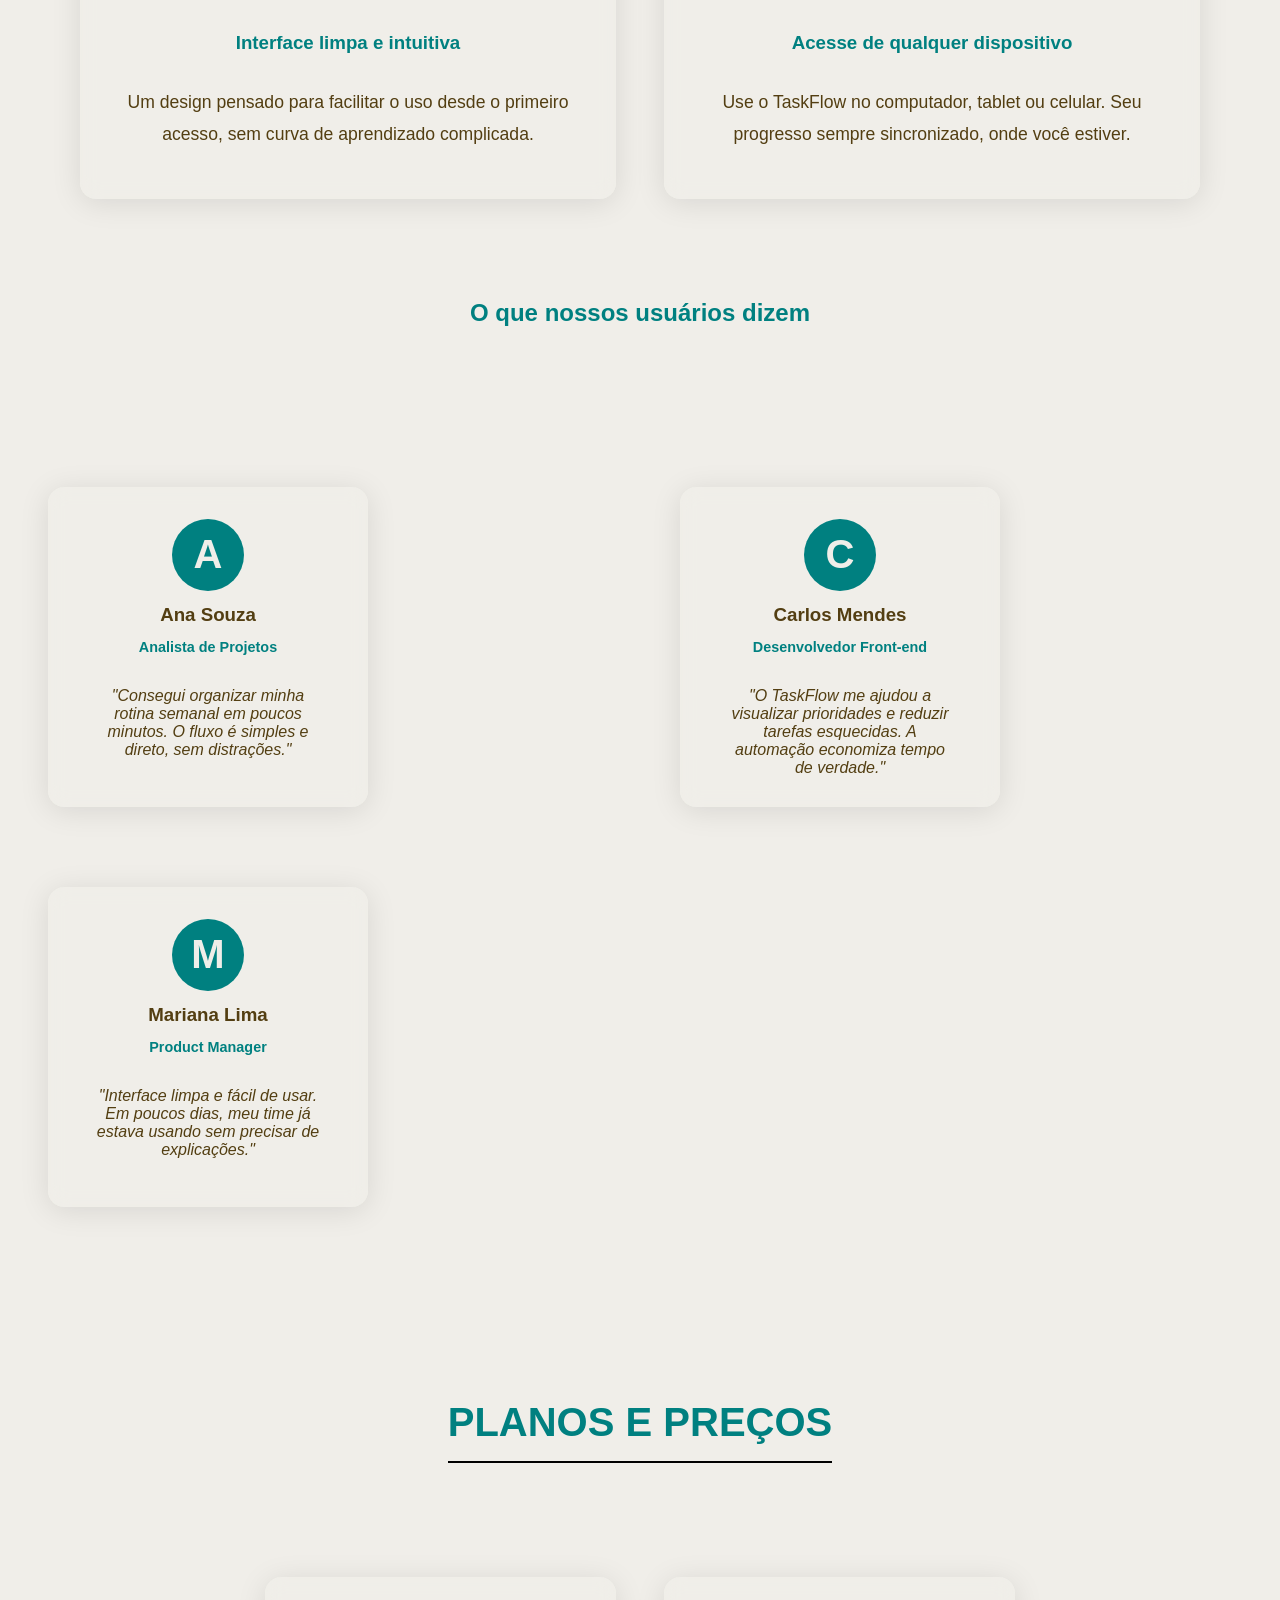
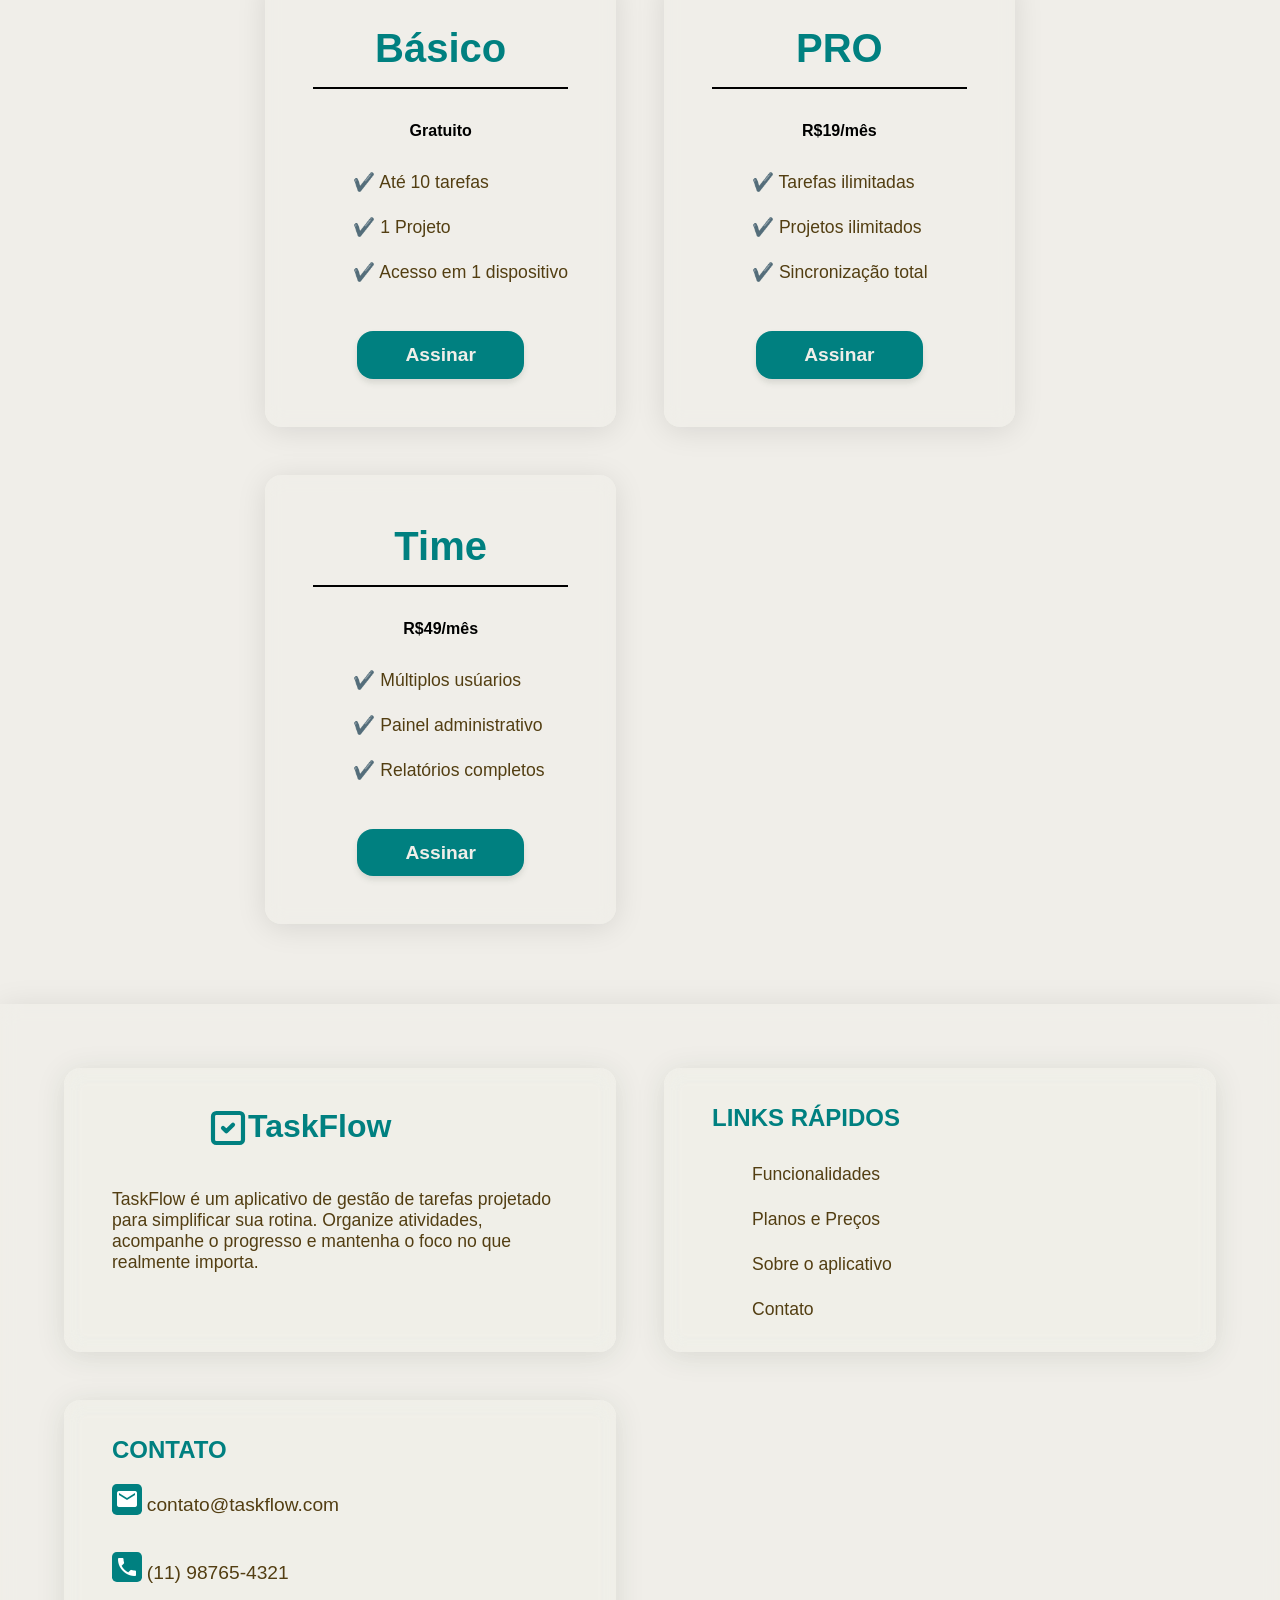
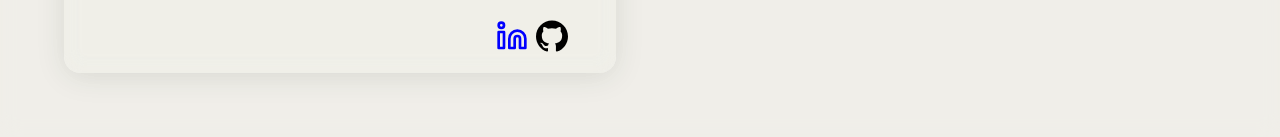
==== commit c129a418: "PROJETO CONCLUIDO Testemunhos adicionados, Ajustes técnicos, Mobile 100%funcional." ====
--- a/taskflow-landing/index.html
+++ b/taskflow-landing/index.html
@@ -88,6 +88,34 @@
                     <h3>Acesse de qualquer dispositivo</h3>
                     <p>Use o TaskFlow no computador, tablet ou celular. Seu progresso sempre sincronizado, onde você
                         estiver.</p>
+                </div>
+            </div>
+        </section>
+
+        <!-- em construção -->
+        <section id="testimonials">
+            <h2>O que nossos usuários dizem</h2>
+            <div class="testimonials-container">
+                <div class="testimonials-card effect-glass">
+                    <span class="avatar"></span>
+                    <h3>Ana Souza</h3>
+                    <h4>Analista de Projetos</h4>
+                    <p>"Consegui organizar minha rotina semanal em poucos minutos. O fluxo é simples e direto, sem
+                        distrações."</p>
+                </div>
+                <div class="testimonials-card effect-glass">
+                    <span class="avatar"></span>
+                    <h3>Carlos Mendes</h3>
+                    <h4>Desenvolvedor Front-end</h4>
+                    <p>"O TaskFlow me ajudou a visualizar prioridades e reduzir tarefas esquecidas. A automação
+                        economiza tempo de verdade."</p>
+                </div>
+                <div class="testimonials-card effect-glass">
+                    <span class="avatar"></span>
+                    <h3>Mariana Lima</h3>
+                    <h4>Product Manager</h4>
+                    <p>"Interface limpa e fácil de usar. Em poucos dias, meu time já estava usando sem precisar de
+                        explicações."</p>
                 </div>
             </div>
         </section>
@@ -128,8 +156,6 @@
 
             </div>
         </section>
-        <!-- em construção -->
-        <section id="testimonials"></section>
     </main>
 
     <footer id="contact">
@@ -138,7 +164,8 @@
                 <img class="logo-taskflow-footer" src="assets/images/square-check.svg" alt="imagem de um check">
                 <h1 class="title-footer-logo">TaskFlow</h1>
                 <p class="description-taskflow">
-                    TaskFlow é um aplicativo de gestão de tarefas projetado para simplificar sua rotina. Organize atividades, acompanhe o progresso e mantenha o foco no que realmente importa.</p>
+                    TaskFlow é um aplicativo de gestão de tarefas projetado para simplificar sua rotina. Organize
+                    atividades, acompanhe o progresso e mantenha o foco no que realmente importa.</p>
             </div>
 
             <div class="speed-links effect-glass">
--- a/taskflow-landing/css/style.css
+++ b/taskflow-landing/css/style.css
@@ -203,6 +203,68 @@
     transition: 0.3s ease;
 }
 
+#testimonials {
+    justify-items: center;
+    align-content: center;
+}
+
+#testimonials h2 {
+    text-align: center;
+}
+
+.testimonials-container {
+    justify-content: center;
+    align-items: flex-end;
+    display: flex;
+    gap: 5rem;
+    margin: 10rem 3rem;
+
+}
+
+.testimonials-card {
+    display: flex;
+    flex-direction: column;
+    text-align: center;
+    align-items: center;
+    padding: 2rem 1rem;
+    min-height: 20rem;
+    max-height: 20rem;
+    max-width: 20rem;
+}
+
+.testimonials-card:hover {
+    transform: translateY(-4px)
+}
+
+.testimonials-card h3 {
+    color: var(--cor-terciaria);
+    margin: 0;
+}
+
+.testimonials-card h4 {
+    color: var(--cor-primaria);
+    margin: 0 0 1rem 0;
+    font-size: 0.9rem;
+}
+
+.testimonials-card p {
+    color: var(--cor-terciaria);
+    padding: 0 2rem;
+    font-style: italic
+}
+
+
+.avatar {
+    background-color: var(--cor-primaria);
+    padding: 0.8rem 1.2rem;
+    border-radius: 50%;
+    font-weight: 600;
+    font-size: 2.5rem;
+    color: var(--cor-secundaria);
+    min-width: 4.5rem;
+    min-height: 4.5rem;
+}
+
 #pricing {
     display: grid;
     place-items: center;
@@ -369,7 +431,9 @@
 @media screen and (max-width: 1300px) {
 
     .footer-container,
-    .plan-container {
+    .plan-container,
+    .testimonials-container {
+        display: grid;
         grid-template-columns: repeat(2, 1fr);
     }
 
@@ -454,6 +518,12 @@
         gap: 0;
     }
 
+    .testimonials-container {
+        display: flex;
+        flex-direction: column;
+        margin: 3rem;
+    }
+
     .plan-container {
         grid-template-columns: 1fr;
         margin-top: 1.5rem;
